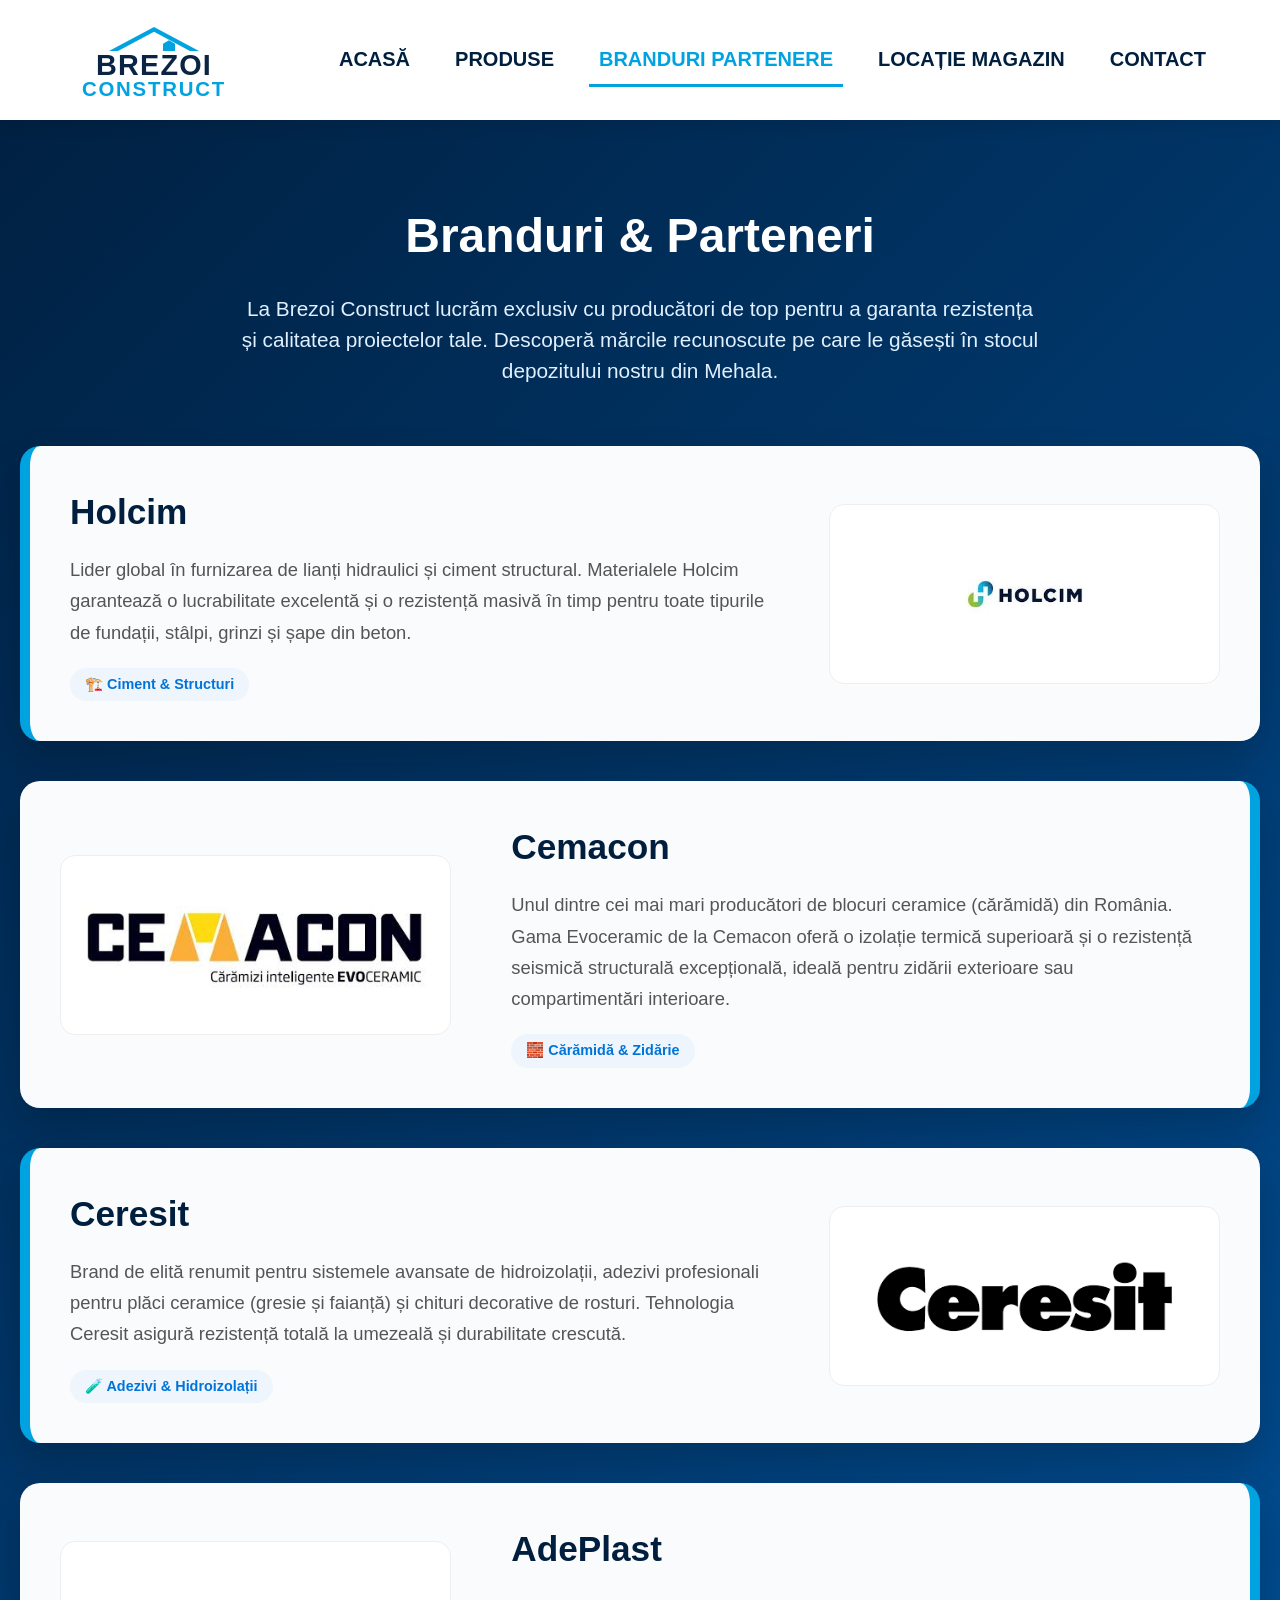
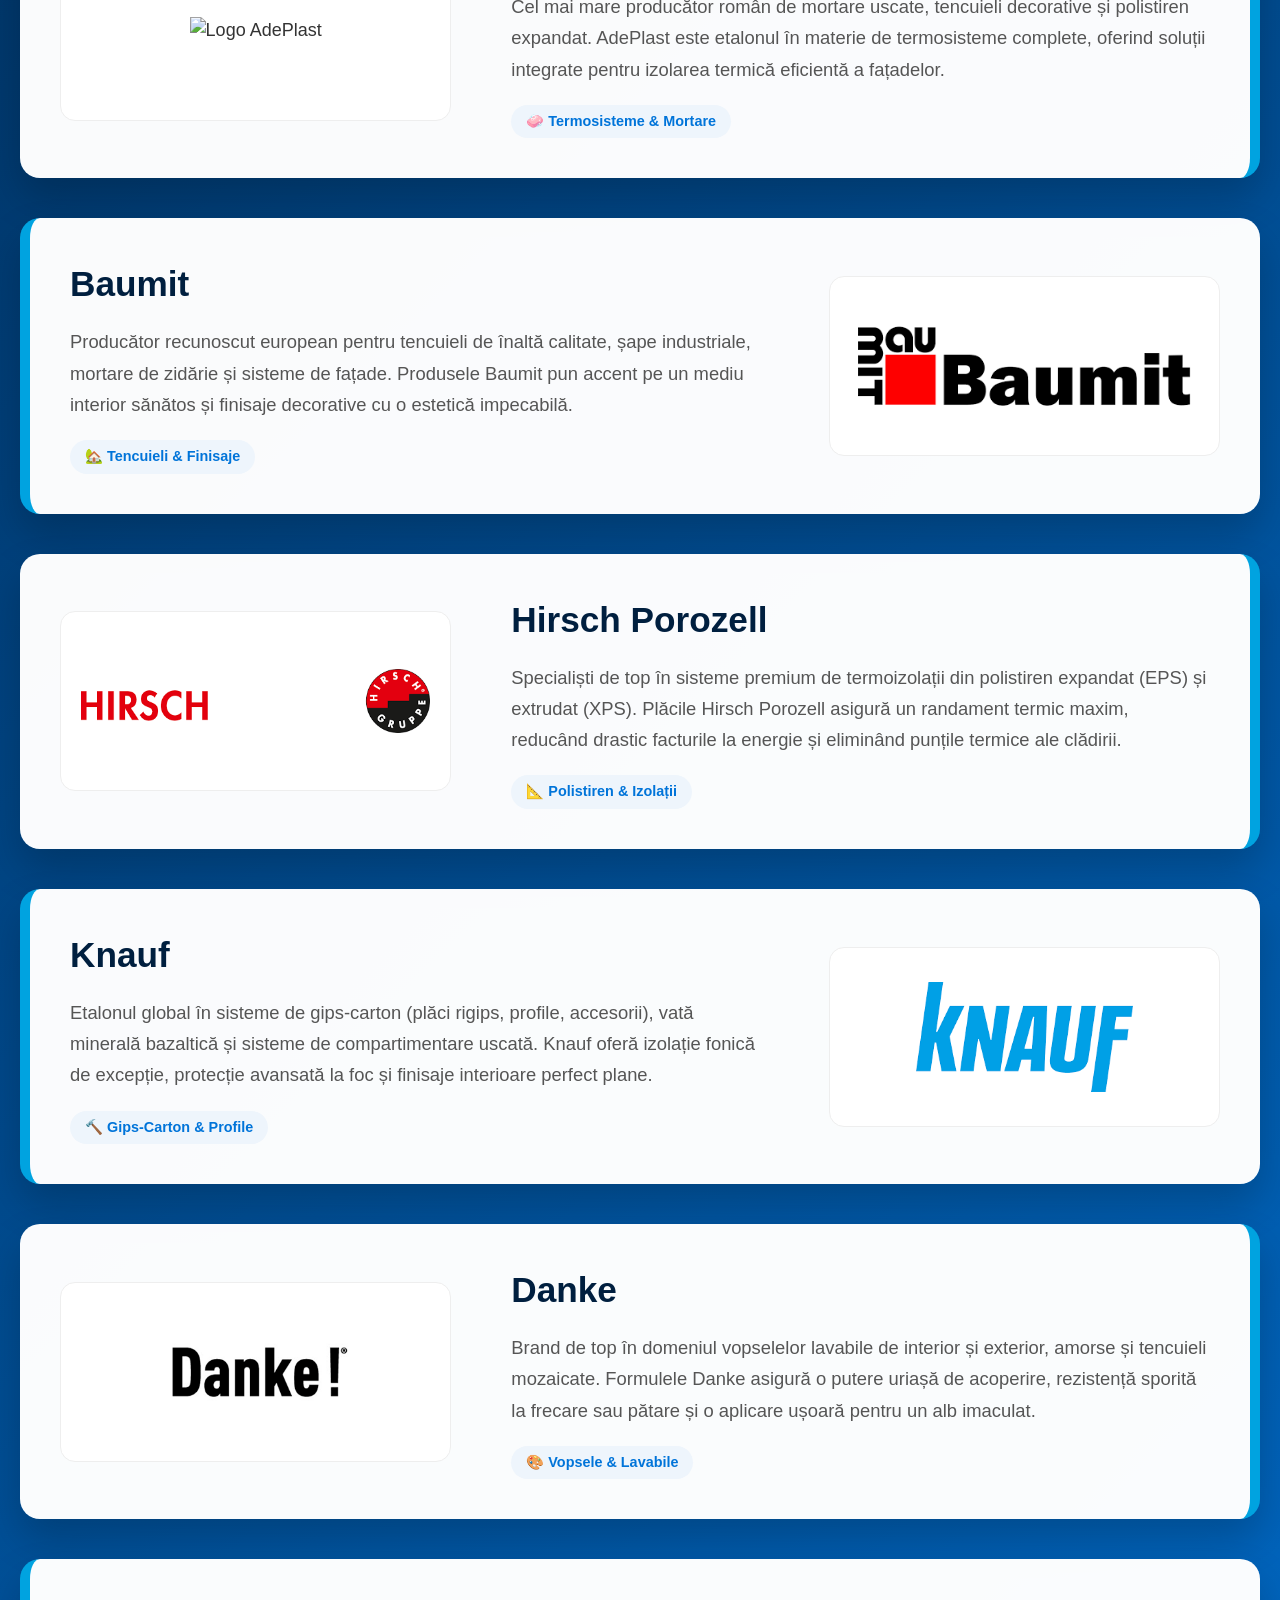
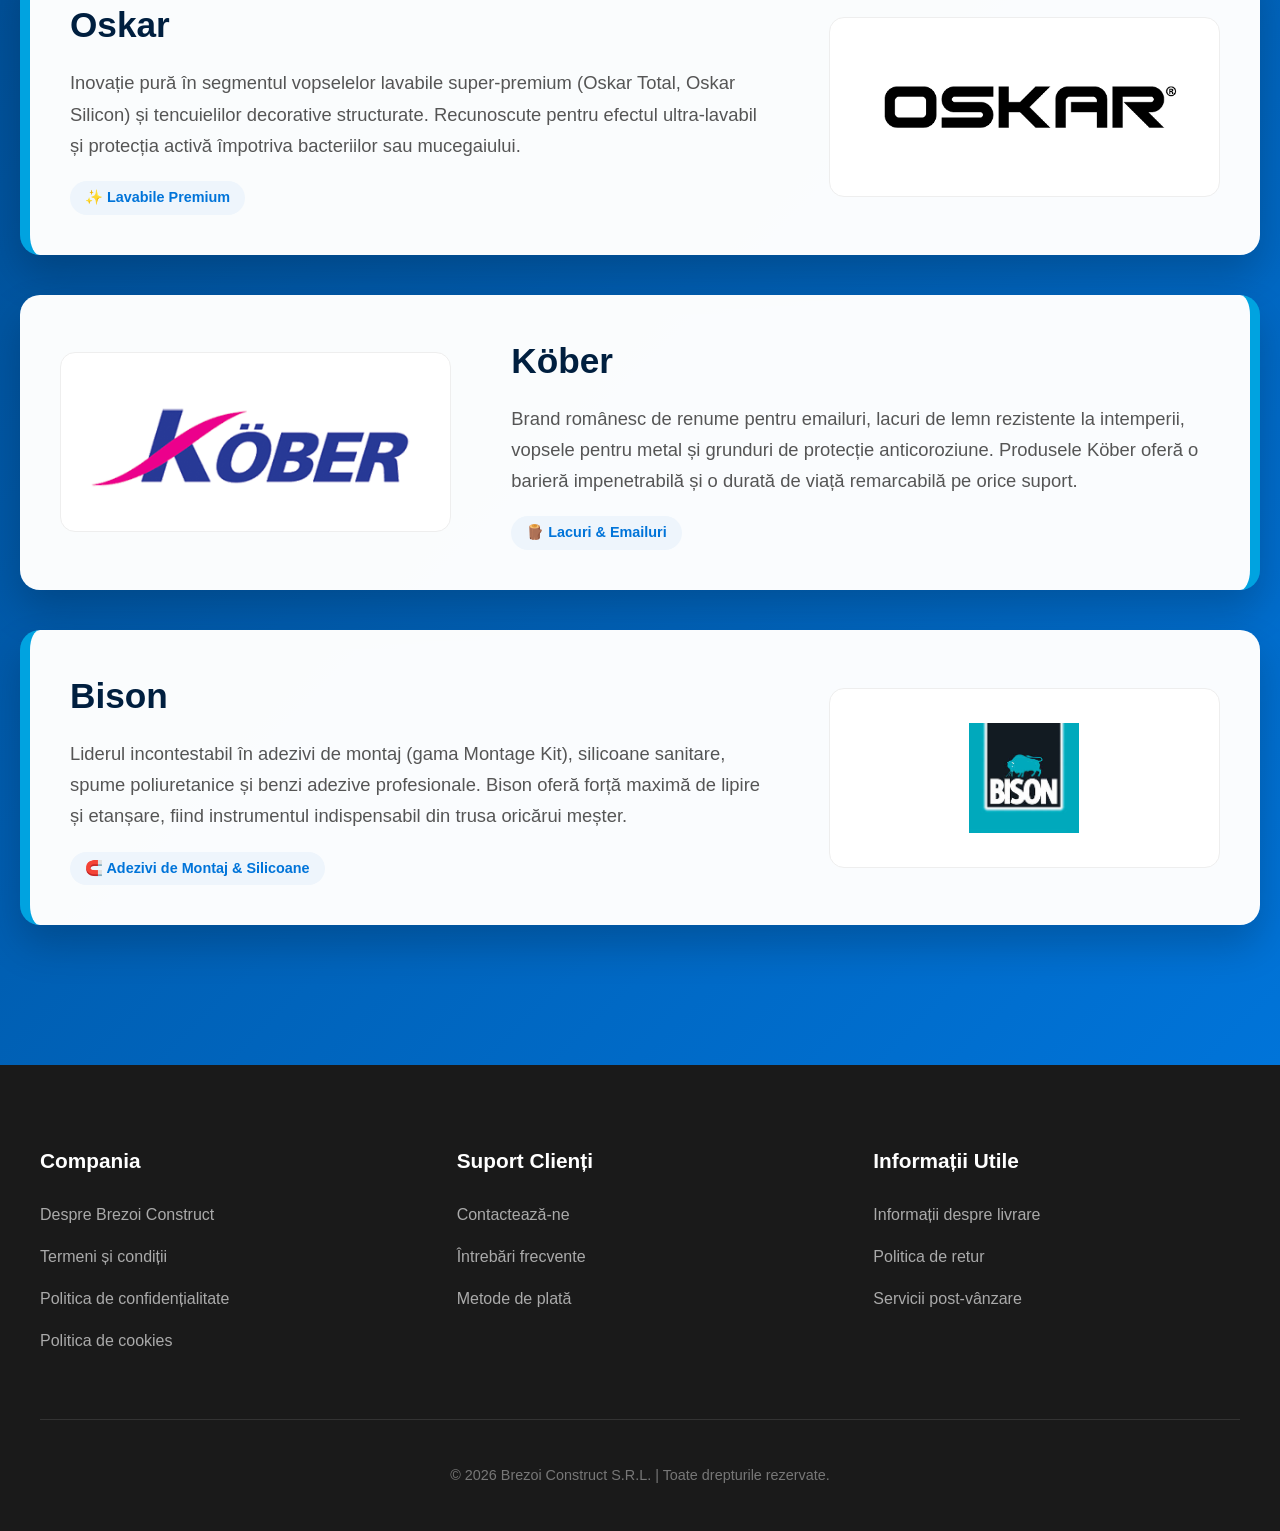
==== branduri-partenere.html @ 4472cc8f "photo update" ====
<!DOCTYPE html>
<html lang="ro">
<head>
<meta charset="UTF-8">
<meta name="viewport" content="width=device-width, initial-scale=1.0">

<title>Branduri și Parteneri | Brezoi Construct Timișoara</title>
<link rel="icon" type="image/png" href="https://i.postimg.cc/MpbxDX46/Chat-GPT-Image-28-oct-2025-15-41-54.png">
<link rel="shortcut icon" type="image/png" href="https://i.postimg.cc/MpbxDX46/Chat-GPT-Image-28-oct-2025-15-41-54.png">
<meta name="description" content="Colaborăm cu producători de top: Holcim, Cemacon, Ceresit, AdePlast, Baumit, Knauf și mulți alții. Materiale de construcții de calitate in Timișoara.">
<meta name="robots" content="index, follow">

<style>
    * { box-sizing: border-box; -webkit-tap-highlight-color: transparent; }
    body {
        margin: 0; padding: 0; width: 100%; height: auto;
        font-family: 'Segoe UI', Tahoma, Arial, sans-serif;
        line-height: 1.5; font-size: 18px; color: #333;
        background-color: #1a1a1a; overflow-x: hidden;
    }

    .header-fix {
        position: fixed; top: 0; left: 0; width: 100%; height: 120px;
        background-color: white; box-shadow: 0 4px 15px rgba(0,0,0,0.1);
        z-index: 99999; display: flex; align-items: center; justify-content: center;
    }
    .header-content {
        width: 90%; max-width: 1800px; display: flex; justify-content: space-between; align-items: center;
    }
    .logo-link { display: block; text-decoration: none; z-index: 100000; }
    .logo-svg { height: 90px; width: auto; display: block; transition: transform 0.3s; }
    .logo-link:hover .logo-svg { transform: scale(1.05); }

    .nav-links { display: flex; gap: 25px; }
    .nav-links a { 
        text-decoration: none; color: #001F3F; font-weight: 800; font-size: 20px;
        text-transform: uppercase; padding: 10px; transition: all 0.3s ease;
    }
    .nav-links a:hover { color: #00A3E0; background: #f0f8ff; border-radius: 5px; }
    .active-page { color: #00A3E0 !important; border-bottom: 3px solid #00A3E0; }

    .mobile-btn { 
        display: none; font-size: 45px; color: #001F3F; background: transparent; 
        border: none; cursor: pointer; padding: 15px; z-index: 2147483647; position: relative;
    }
    
    .mobile-menu {
        display: none; position: fixed; top: 120px; left: 0; width: 100%;
        background: white; border-top: 1px solid #eee; flex-direction: column; padding: 0;
        box-shadow: 0 10px 15px rgba(0,0,0,0.1); z-index: 99998;
    }
    .mobile-menu a {
        text-decoration: none; color: #001F3F; font-weight: bold; font-size: 24px;
        text-align: center; padding: 25px; border-bottom: 1px solid #f5f5f5; text-transform: uppercase;
        display: block; width: 100%;
    }

    .section-branduri { 
        padding: 160px 20px 100px 20px; display: flex; justify-content: center;
        background: linear-gradient(135deg, #001F3F 0%, #0074D9 100%); min-height: 90vh; 
    }
    .container { width: 100%; max-width: 1400px; text-align: center; }
    .titlu-mare { font-size: 3rem; color: #ffffff; font-weight: bold; margin-bottom: 20px; }
    .subtitlu-mare { font-size: 1.3rem; color: #e0f0ff; margin-bottom: 60px; max-width: 800px; margin-left: auto; margin-right: auto; }

    .brand-row {
        display: flex; align-items: center; justify-content: space-between; gap: 60px;
        background: rgba(255, 255, 255, 0.98); padding: 40px; border-radius: 20px;
        margin-bottom: 40px; box-shadow: 0 20px 40px rgba(0,0,0,0.2); text-align: left;
        border-left: 10px solid #00A3E0; transition: transform 0.3s ease;
    }
    .brand-row:hover { transform: translateY(-5px); }
    .brand-row:nth-child(even) { flex-direction: row-reverse; border-left: none; border-right: 10px solid #00A3E0; }

    .brand-info { flex: 3; }
    .brand-info h2 { color: #001F3F; font-size: 2.2rem; margin: 0 0 15px 0; }
    .brand-info p { color: #555; font-size: 1.15rem; line-height: 1.7; margin: 0 0 20px 0; }
    .tag-materiale {
        display: inline-block; background: #eef5fc; color: #0074D9;
        padding: 6px 15px; border-radius: 50px; font-weight: bold; font-size: 0.9rem;
    }
    .brand-logo-holder {
        flex: 1.5; display: flex; justify-content: center; align-items: center;
        background: #ffffff; padding: 20px; border-radius: 15px; border: 1px solid #eee; min-height: 180px;
    }
    .brand-logo-holder img { max-width: 100%; height: auto; max-height: 110px; object-fit: contain; }

    footer {
        background-color: #1a1a1a; color: #ddd; padding: 80px 20px 30px 20px;
        display: flex; justify-content: center; flex-direction: column; align-items: center; width: 100%;
    }
    .footer-grid { display: grid; grid-template-columns: repeat(3, 1fr); gap: 50px; width: 100%; max-width: 1200px; margin-bottom: 50px; text-align: left; }
    .footer-col details { background: transparent; padding: 0; margin: 0; border: none; }
    .footer-col summary { font-size: 1.3rem; font-weight: bold; color: white; margin-bottom: 25px; cursor: default; outline: none; list-style: none; }
    .footer-col summary::-webkit-details-marker { display: none; }
    .footer-col ul { list-style: none; padding: 0; margin: 0; }
    .footer-col li { margin-bottom: 15px; }
    .footer-col a { text-decoration: none; color: #aaa; transition: 0.3s; font-size: 1rem; cursor: pointer; }
    .footer-col a:hover { color: #00A3E0; }
    .footer-bottom { border-top: 1px solid #333; padding-top: 30px; width: 100%; max-width: 1200px; text-align: center; font-size: 0.9rem; color: #777; }

    @media (max-width: 900px) {
        .header-fix { height: 100px; } .logo-svg { height: 60px; }
        .nav-links { display: none; } .mobile-btn { display: block; } .mobile-menu { top: 100px; }
        .section-branduri { padding-top: 130px; padding-bottom: 60px;} 
        .titlu-mare { font-size: 2.2rem; } .subtitlu-mare { font-size: 1.1rem; margin-bottom: 40px; }
        .brand-row, .brand-row:nth-child(even) { flex-direction: column-reverse; gap: 25px; padding: 25px; border-left: 6px solid #00A3E0; border-right: none; }
        .brand-info h2 { font-size: 1.7rem; }
        .brand-logo-holder { width: 100%; min-height: 140px; padding: 15px; }
        .footer-grid { grid-template-columns: 1fr; gap: 15px; margin-bottom: 30px;}
        .footer-col details { border-bottom: 1px solid #333; padding-bottom: 15px; margin-bottom: 15px; }
        .footer-col summary { cursor: pointer; margin-bottom: 5px; display: flex; justify-content: space-between; }
        .footer-col summary::after { content: '+'; float: right; font-weight: normal; }
        .footer-col details[open] summary::after { content: '-'; }
        .footer-col ul { padding-top: 15px; padding-left: 10px; }
    }
</style>
</head>
<body>

    <div class="header-fix">
        <div class="header-content">
            <a href="index.html" class="logo-link">
                <svg class="logo-svg" viewBox="0 0 300 150" fill="none" xmlns="http://www.w3.org/2000/svg">
                    <path d="M75 60 L150 20 L225 60 L210 60 L150 28 L90 60 H75Z" fill="#00A3E0"/>
                    <path d="M165 48 V60 H185 V48 L175 42 L165 48Z" fill="#00A3E0"/>
                    <text x="150" y="100" text-anchor="middle" font-family="Arial, sans-serif" font-weight="900" font-size="48" fill="#0C2444" letter-spacing="2">BREZOI</text>
                    <text x="150" y="135" text-anchor="middle" font-family="Arial, sans-serif" font-weight="bold" font-size="34" fill="#00A3E0" letter-spacing="3">CONSTRUCT</text>
                </svg>
            </a>
            
            <nav class="nav-links">
                <a href="index.html">Acasă</a>
                <a href="index.html#produse">Produse</a>
                <a href="branduri-partenere.html" class="active-page">Branduri Partenere</a>
                <a href="locatie-magazin.html">Locație Magazin</a>
                <a href="index.html#contact">Contact</a>
            </nav>
            <button class="mobile-btn" onclick="toggleMobileMenu()">☰</button>
        </div>
    </div>

    <div class="mobile-menu" id="mobileMenu">
        <a href="index.html" onclick="toggleMobileMenu()">Acasă</a>
        <a href="index.html#produse" onclick="toggleMobileMenu()">Produse</a>
        <a href="branduri-partenere.html" onclick="toggleMobileMenu()">Branduri Partenere</a>
        <a href="locatie-magazin.html" onclick="toggleMobileMenu()">Locație Magazin</a>
        <a href="index.html#contact" onclick="toggleMobileMenu()">Contact</a>
    </div>

    <section class="section-branduri">
        <div class="container">
            <h1 class="titlu-mare">Branduri & Parteneri</h1>
            <p class="subtitlu-mare">La Brezoi Construct lucrăm exclusiv cu producători de top pentru a garanta rezistența și calitatea proiectelor tale. Descoperă mărcile recunoscute pe care le găsești în stocul depozitului nostru din Mehala.</p>
            
            <!-- 1. HOLCIM -->
            <div class="brand-row">
                <div class="brand-info">
                    <h2>Holcim</h2>
                    <p>Lider global în furnizarea de lianți hidraulici și ciment structural. Materialele Holcim garantează o lucrabilitate excelentă și o rezistență masivă în timp pentru toate tipurile de fundații, stâlpi, grinzi și șape din beton.</p>
                    <span class="tag-materiale">🏗️ Ciment & Structuri</span>
                </div>
                <div class="brand-logo-holder">
                    <img src="[data-uri]" alt="Logo Holcim">
                </div>
            </div>

            <!-- 2. CEMACON -->
            <div class="brand-row">
                <div class="brand-info">
                    <h2>Cemacon</h2>
                    <p>Unul dintre cei mai mari producători de blocuri ceramice (cărămidă) din România. Gama Evoceramic de la Cemacon oferă o izolație termică superioară și o rezistență seismică structurală excepțională, ideală pentru zidării exterioare sau compartimentări interioare.</p>
                    <span class="tag-materiale">🧱 Cărămidă & Zidărie</span>
                </div>
                <div class="brand-logo-holder">
                    <img src="[data-uri]" alt="Logo Cemacon">
                </div>
            </div>

            <!-- 3. CERESIT -->
            <div class="brand-row">
                <div class="brand-info">
                    <h2>Ceresit</h2>
                    <p>Brand de elită renumit pentru sistemele avansate de hidroizolații, adezivi profesionali pentru plăci ceramice (gresie și faianță) și chituri decorative de rosturi. Tehnologia Ceresit asigură rezistență totală la umezeală și durabilitate crescută.</p>
                    <span class="tag-materiale">🧪 Adezivi & Hidroizolații</span>
                </div>
                <div class="brand-logo-holder">
                    <img src="[data-uri]" alt="Logo Ceresit">
                </div>
            </div>

            <!-- 4. ADEPLAST -->
            <div class="brand-row">
                <div class="brand-info">
                    <h2>AdePlast</h2>
                    <p>Cel mai mare producător român de mortare uscate, tencuieli decorative și polistiren expandat. AdePlast este etalonul în materie de termosisteme complete, oferind soluții integrate pentru izolarea termică eficientă a fațadelor.</p>
                    <span class="tag-materiale">🧼 Termosisteme & Mortare</span>
                </div>
                <div class="brand-logo-holder">
                    <img src="https://upload.wikimedia.org/wikipedia/commons/thumb/5/56/ADEPLAST.jpg/1280px-ADEPLAST.jpg" alt="Logo AdePlast" alt="Logo AdePlast">
                </div>
            </div>

            <!-- 5. BAUMIT -->
            <div class="brand-row">
                <div class="brand-info">
                    <h2>Baumit</h2>
                    <p>Producător recunoscut european pentru tencuieli de înaltă calitate, șape industriale, mortare de zidărie și sisteme de fațade. Produsele Baumit pun accent pe un mediu interior sănătos și finisaje decorative cu o estetică impecabilă.</p>
                    <span class="tag-materiale">🏡 Tencuieli & Finisaje</span>
                </div>
                <div class="brand-logo-holder">
                    <img src="[data-uri]" alt="Logo Baumit" alt="Logo Baumit">
                </div>
            </div>

            <!-- 6. HIRSCH POROZELL -->
            <div class="brand-row">
                <div class="brand-info">
                    <h2>Hirsch Porozell</h2>
                    <p>Specialiști de top în sisteme premium de termoizolații din polistiren expandat (EPS) și extrudat (XPS). Plăcile Hirsch Porozell asigură un randament termic maxim, reducând drastic facturile la energie și eliminând punțile termice ale clădirii.</p>
                    <span class="tag-materiale">📐 Polistiren & Izolații</span>
                </div>
                <div class="brand-logo-holder">
                    <img src="[data-uri]" alt=" alt="Logo Hirsch Porozell">
                </div>
            </div>

            <!-- 7. KNAUF -->
            <div class="brand-row">
                <div class="brand-info">
                    <h2>Knauf</h2>
                    <p>Etalonul global în sisteme de gips-carton (plăci rigips, profile, accesorii), vată minerală bazaltică și sisteme de compartimentare uscată. Knauf oferă izolație fonică de excepție, protecție avansată la foc și finisaje interioare perfect plane.</p>
                    <span class="tag-materiale">🔨 Gips-Carton & Profile</span>
                </div>
                <div class="brand-logo-holder">
                    <img src="[data-uri]" alt="Logo Knauf">
                </div>
            </div>

            <!-- 8. DANKE -->
            <div class="brand-row">
                <div class="brand-info">
                    <h2>Danke</h2>
                    <p>Brand de top în domeniul vopselelor lavabile de interior și exterior, amorse și tencuieli mozaicate. Formulele Danke asigură o putere uriașă de acoperire, rezistență sporită la frecare sau pătare și o aplicare ușoară pentru un alb imaculat.</p>
                    <span class="tag-materiale">🎨 Vopsele & Lavabile</span>
                </div>
                <div class="brand-logo-holder">
                    <img src="[data-uri]" alt="Logo Danke">
                </div>
            </div>

            <!-- 9. OSKAR -->
            <div class="brand-row">
                <div class="brand-info">
                    <h2>Oskar</h2>
                    <p>Inovație pură în segmentul vopselelor lavabile super-premium (Oskar Total, Oskar Silicon) și tencuielilor decorative structurate. Recunoscute pentru efectul ultra-lavabil și protecția activă împotriva bacteriilor sau mucegaiului.</p>
                    <span class="tag-materiale">✨ Lavabile Premium</span>
                </div>
                <div class="brand-logo-holder">
                    <img src="[data-uri]" alt="Logo Oskar">
                </div>
            </div>

            <!-- 10. KOBER -->
            <div class="brand-row">
                <div class="brand-info">
                    <h2>Köber</h2>
                    <p>Brand românesc de renume pentru emailuri, lacuri de lemn rezistente la intemperii, vopsele pentru metal și grunduri de protecție anticoroziune. Produsele Köber oferă o barieră impenetrabilă și o durată de viață remarcabilă pe orice suport.</p>
                    <span class="tag-materiale">🪵 Lacuri & Emailuri</span>
                </div>
                <div class="brand-logo-holder">
                    <img src="[data-uri]" alt="Logo Kober">
                </div>
            </div>

            <!-- 11. BISON -->
            <div class="brand-row">
                <div class="brand-info">
                    <h2>Bison</h2>
                    <p>Liderul incontestabil în adezivi de montaj (gama Montage Kit), silicoane sanitare, spume poliuretanice și benzi adezive profesionale. Bison oferă forță maximă de lipire și etanșare, fiind instrumentul indispensabil din trusa oricărui meșter.</p>
                    <span class="tag-materiale">🧲 Adezivi de Montaj & Silicoane</span>
                </div>
                <div class="brand-logo-holder">
                    <img src="[data-uri]" alt="Logo Bison">
                </div>
            </div>

        </div>
    </section>

    <footer>
        <div class="footer-grid">
            <div class="footer-col">
                <details open><summary>Compania</summary><ul><li><a href="locatie-magazin.html">Despre Brezoi Construct</a></li><li><a>Termeni și condiții</a></li><li><a>Politica de confidențialitate</a></li><li><a>Politica de cookies</a></li></ul></details>
            </div>
            <div class="footer-col">
                <details open><summary>Suport Clienți</summary><ul><li><a href="index.html#contact">Contactează-ne</a></li><li><a>Întrebări frecvente</a></li><li><a>Metode de plată</a></li></ul></details>
            </div>
            <div class="footer-col">
                <details open><summary>Informații Utile</summary><ul><li><a>Informații despre livrare</a></li><li><a>Politica de retur</a></li><li><a>Servicii post-vânzare</a></li></ul></details>
            </div>
        </div>
        <div class="footer-bottom">
            <p>© 2026 Brezoi Construct S.R.L. | Toate drepturile rezervate.</p>
        </div>
    </footer>

    <script>
        function toggleMobileMenu() {
            var menu = document.getElementById("mobileMenu");
            if (menu.style.display === "flex") {
                menu.style.display = "none";
            } else {
                menu.style.display = "flex";
            }
        }
    </script>

</body>
</html>
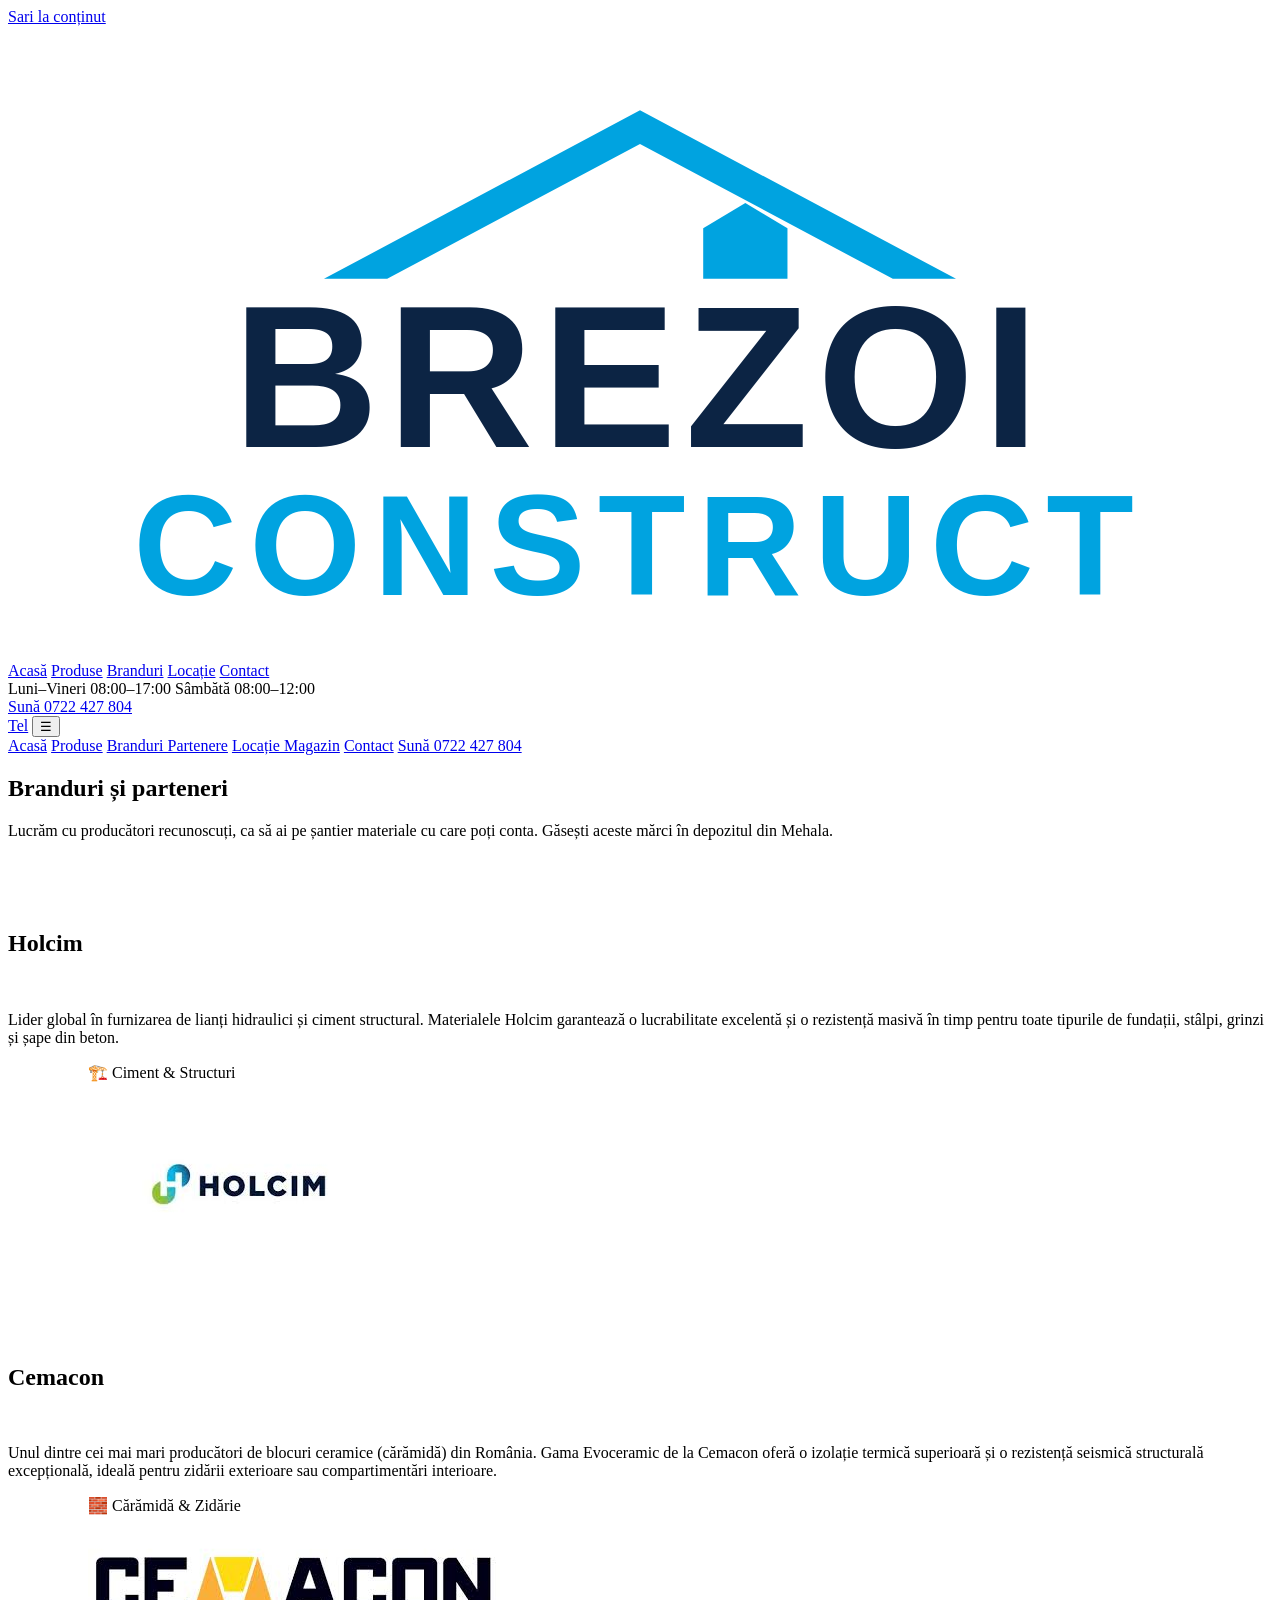
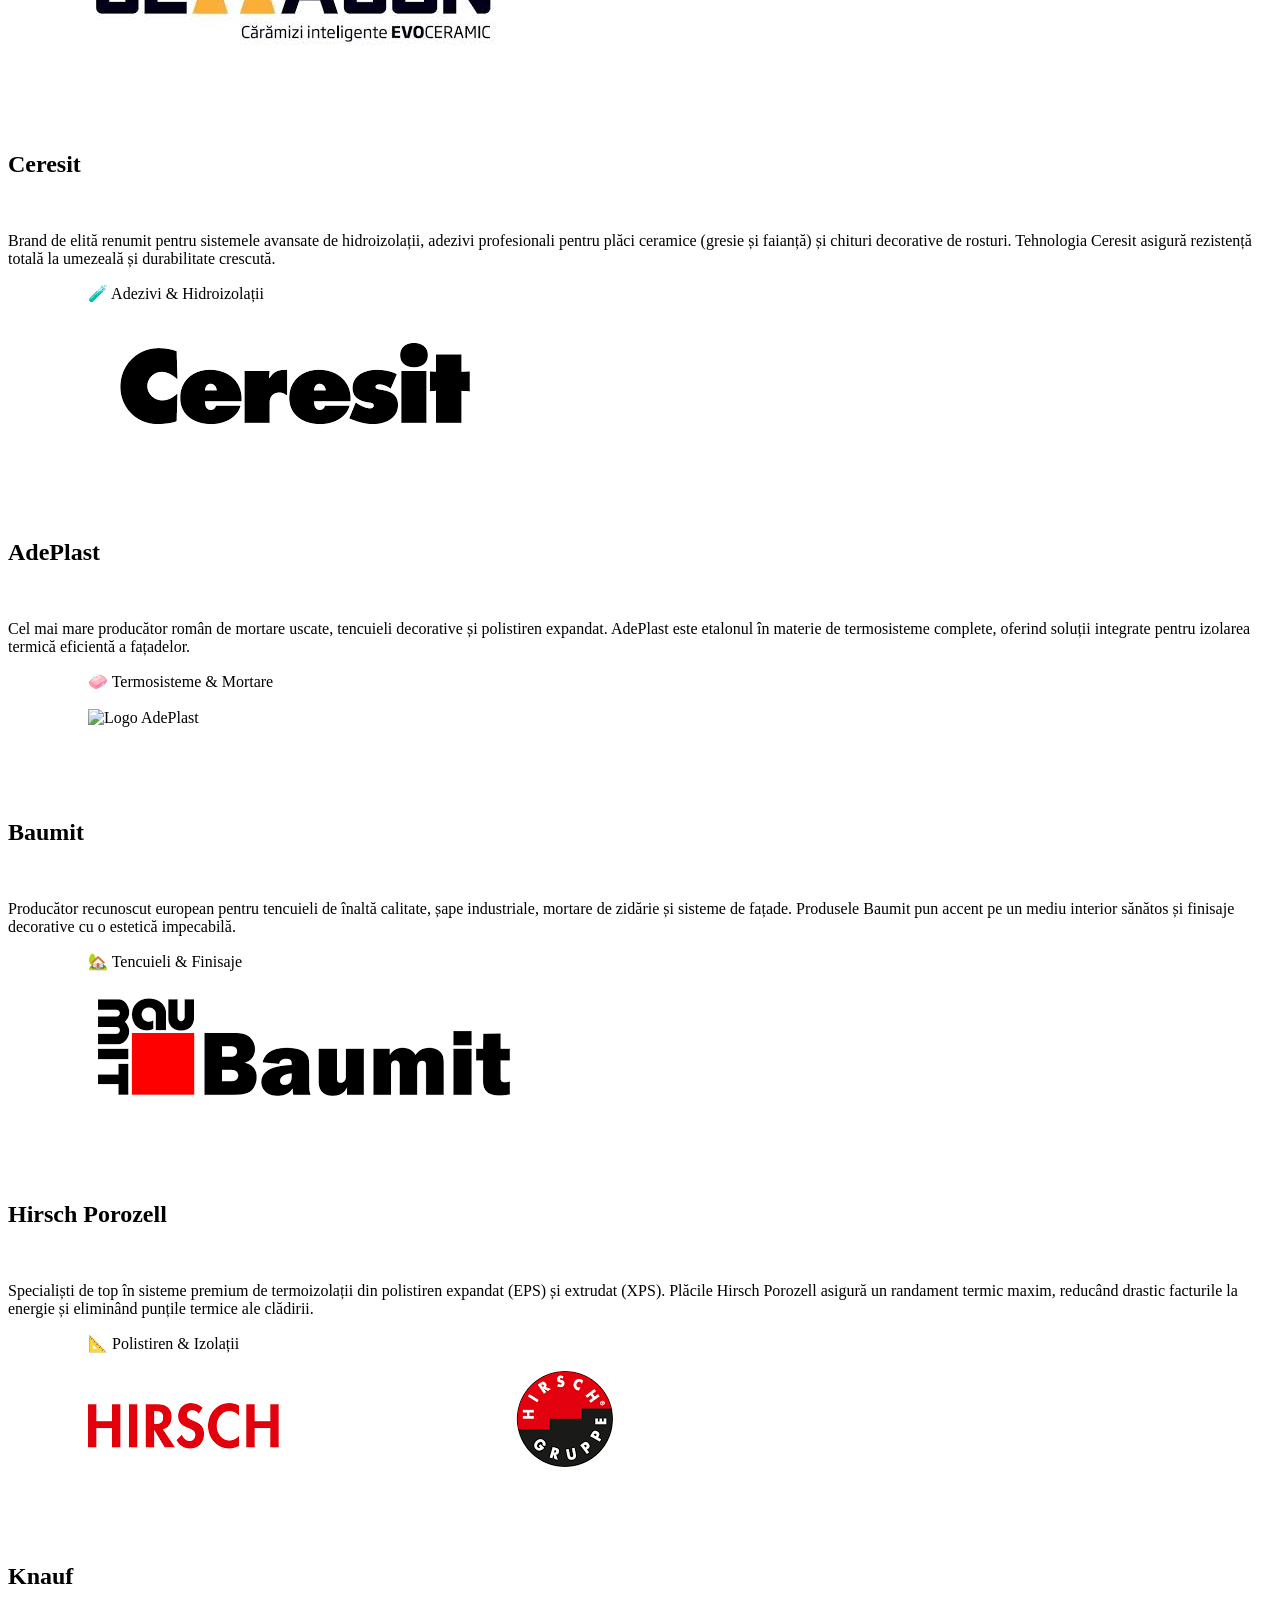
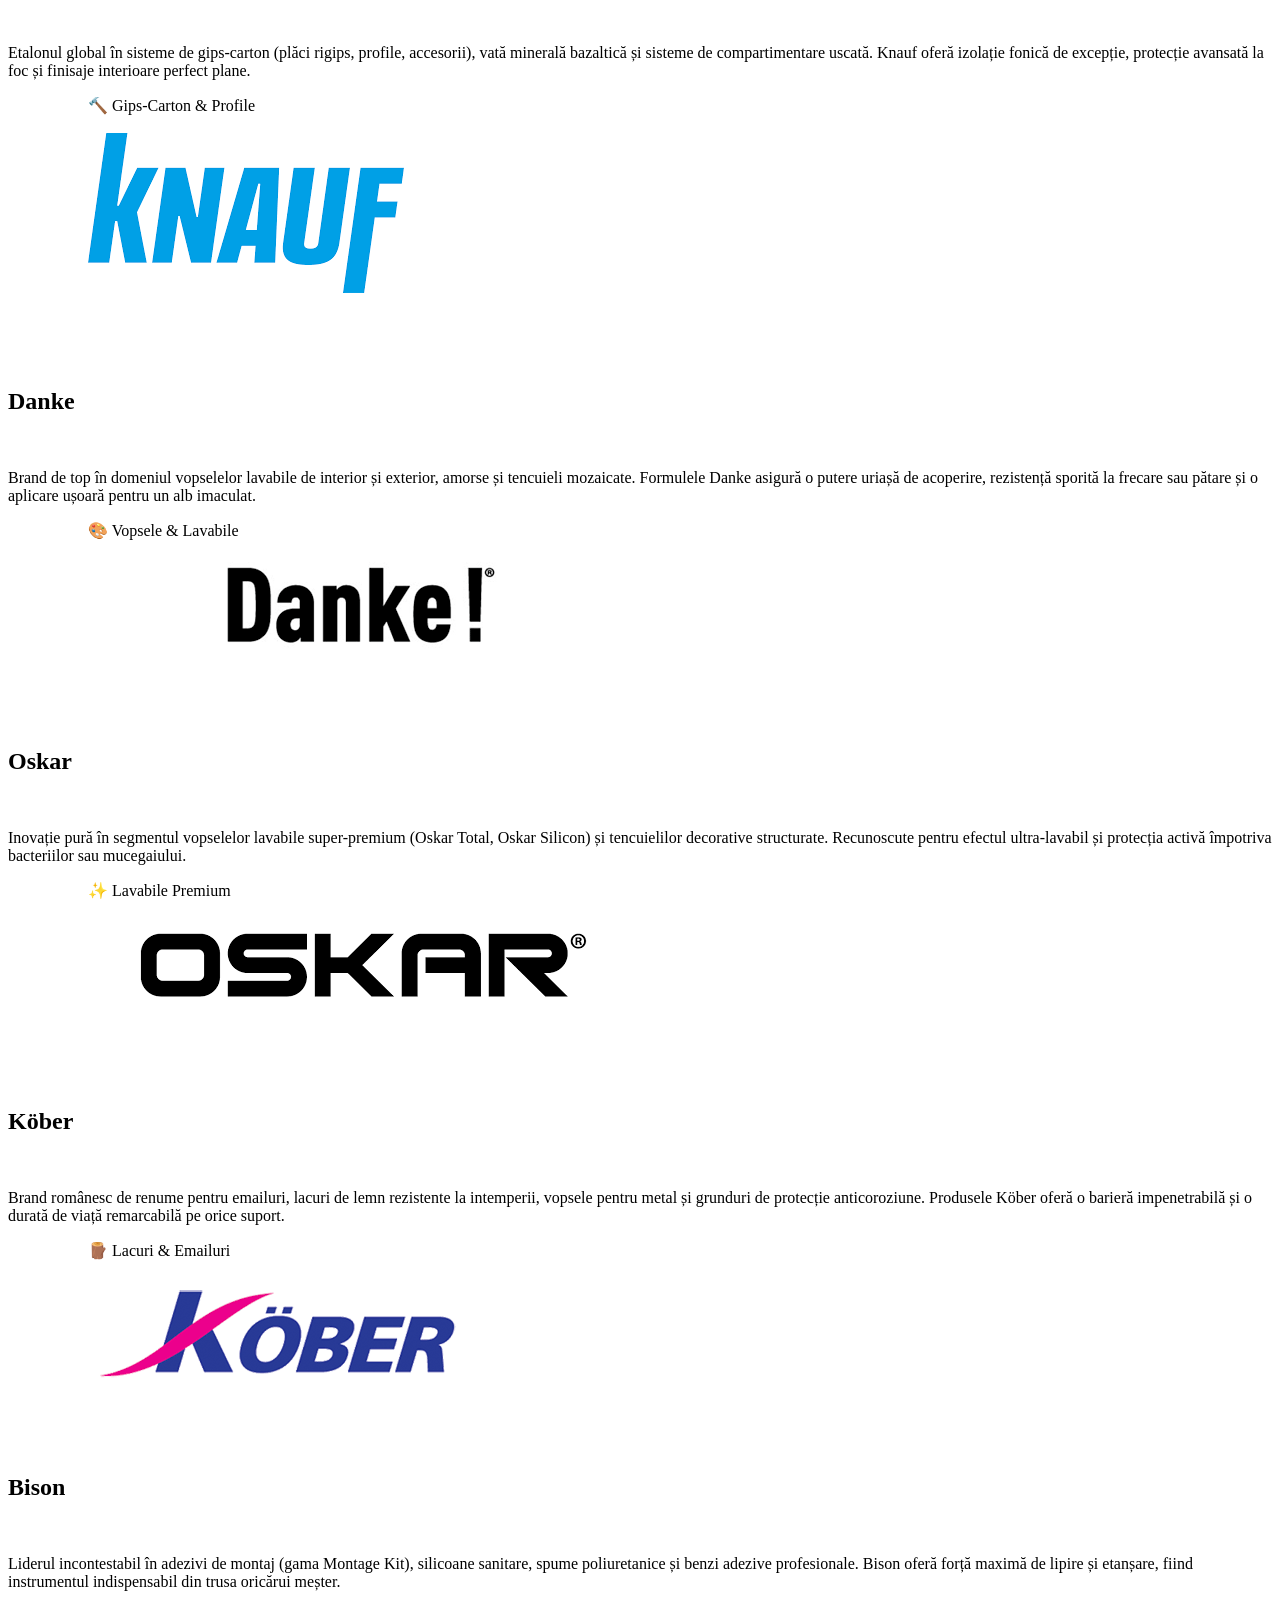
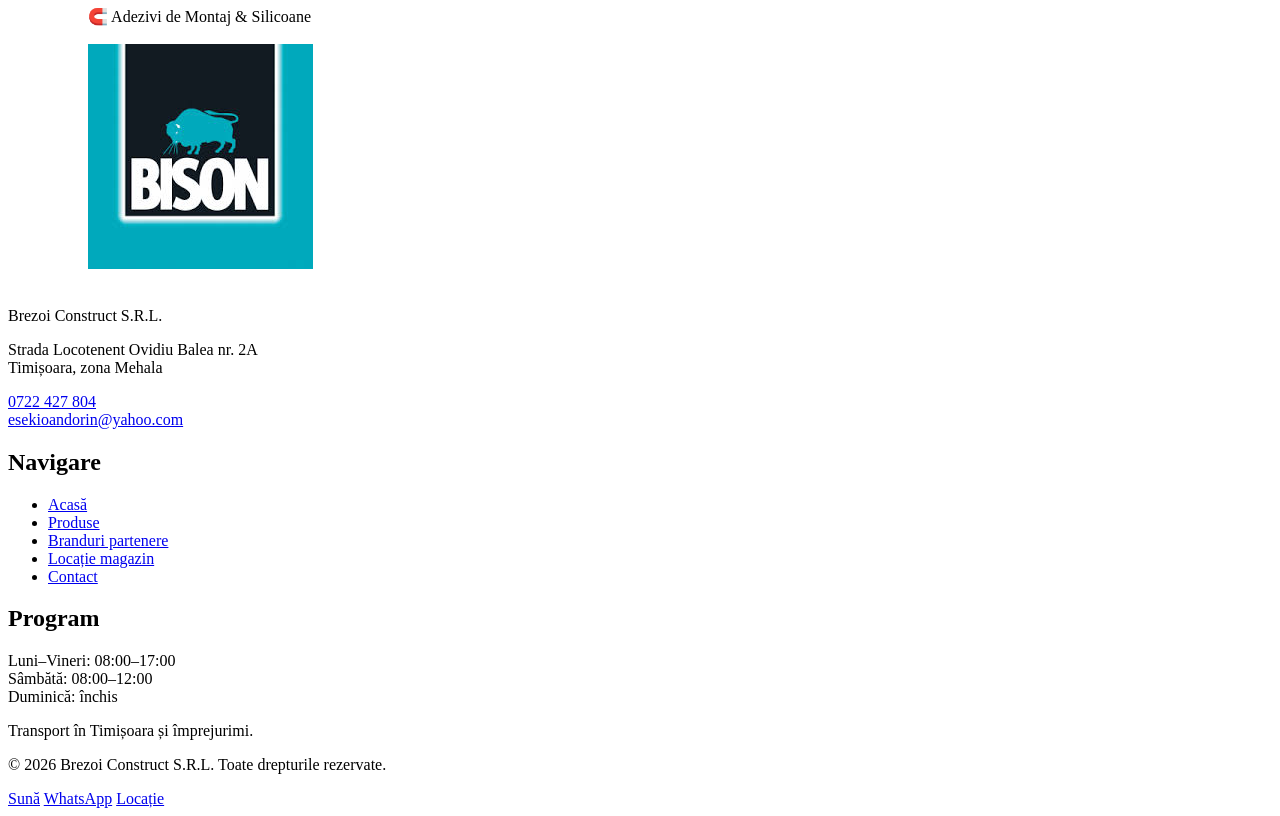
==== commit d4496a9a: "Update" ====
--- a/branduri-partenere.html
+++ b/branduri-partenere.html
@@ -6,121 +6,20 @@
 
 <title>Branduri și Parteneri | Brezoi Construct Timișoara</title>
 <link rel="icon" type="image/png" href="https://i.postimg.cc/MpbxDX46/Chat-GPT-Image-28-oct-2025-15-41-54.png">
-<link rel="shortcut icon" type="image/png" href="https://i.postimg.cc/MpbxDX46/Chat-GPT-Image-28-oct-2025-15-41-54.png">
 <meta name="description" content="Colaborăm cu producători de top: Holcim, Cemacon, Ceresit, AdePlast, Baumit, Knauf și mulți alții. Materiale de construcții de calitate in Timișoara.">
 <meta name="robots" content="index, follow">
 
-<style>
-    * { box-sizing: border-box; -webkit-tap-highlight-color: transparent; }
-    body {
-        margin: 0; padding: 0; width: 100%; height: auto;
-        font-family: 'Segoe UI', Tahoma, Arial, sans-serif;
-        line-height: 1.5; font-size: 18px; color: #333;
-        background-color: #1a1a1a; overflow-x: hidden;
-    }
-
-    .header-fix {
-        position: fixed; top: 0; left: 0; width: 100%; height: 120px;
-        background-color: white; box-shadow: 0 4px 15px rgba(0,0,0,0.1);
-        z-index: 99999; display: flex; align-items: center; justify-content: center;
-    }
-    .header-content {
-        width: 90%; max-width: 1800px; display: flex; justify-content: space-between; align-items: center;
-    }
-    .logo-link { display: block; text-decoration: none; z-index: 100000; }
-    .logo-svg { height: 90px; width: auto; display: block; transition: transform 0.3s; }
-    .logo-link:hover .logo-svg { transform: scale(1.05); }
-
-    .nav-links { display: flex; gap: 25px; }
-    .nav-links a { 
-        text-decoration: none; color: #001F3F; font-weight: 800; font-size: 20px;
-        text-transform: uppercase; padding: 10px; transition: all 0.3s ease;
-    }
-    .nav-links a:hover { color: #00A3E0; background: #f0f8ff; border-radius: 5px; }
-    .active-page { color: #00A3E0 !important; border-bottom: 3px solid #00A3E0; }
-
-    .mobile-btn { 
-        display: none; font-size: 45px; color: #001F3F; background: transparent; 
-        border: none; cursor: pointer; padding: 15px; z-index: 2147483647; position: relative;
-    }
-    
-    .mobile-menu {
-        display: none; position: fixed; top: 120px; left: 0; width: 100%;
-        background: white; border-top: 1px solid #eee; flex-direction: column; padding: 0;
-        box-shadow: 0 10px 15px rgba(0,0,0,0.1); z-index: 99998;
-    }
-    .mobile-menu a {
-        text-decoration: none; color: #001F3F; font-weight: bold; font-size: 24px;
-        text-align: center; padding: 25px; border-bottom: 1px solid #f5f5f5; text-transform: uppercase;
-        display: block; width: 100%;
-    }
-
-    .section-branduri { 
-        padding: 160px 20px 100px 20px; display: flex; justify-content: center;
-        background: linear-gradient(135deg, #001F3F 0%, #0074D9 100%); min-height: 90vh; 
-    }
-    .container { width: 100%; max-width: 1400px; text-align: center; }
-    .titlu-mare { font-size: 3rem; color: #ffffff; font-weight: bold; margin-bottom: 20px; }
-    .subtitlu-mare { font-size: 1.3rem; color: #e0f0ff; margin-bottom: 60px; max-width: 800px; margin-left: auto; margin-right: auto; }
-
-    .brand-row {
-        display: flex; align-items: center; justify-content: space-between; gap: 60px;
-        background: rgba(255, 255, 255, 0.98); padding: 40px; border-radius: 20px;
-        margin-bottom: 40px; box-shadow: 0 20px 40px rgba(0,0,0,0.2); text-align: left;
-        border-left: 10px solid #00A3E0; transition: transform 0.3s ease;
-    }
-    .brand-row:hover { transform: translateY(-5px); }
-    .brand-row:nth-child(even) { flex-direction: row-reverse; border-left: none; border-right: 10px solid #00A3E0; }
-
-    .brand-info { flex: 3; }
-    .brand-info h2 { color: #001F3F; font-size: 2.2rem; margin: 0 0 15px 0; }
-    .brand-info p { color: #555; font-size: 1.15rem; line-height: 1.7; margin: 0 0 20px 0; }
-    .tag-materiale {
-        display: inline-block; background: #eef5fc; color: #0074D9;
-        padding: 6px 15px; border-radius: 50px; font-weight: bold; font-size: 0.9rem;
-    }
-    .brand-logo-holder {
-        flex: 1.5; display: flex; justify-content: center; align-items: center;
-        background: #ffffff; padding: 20px; border-radius: 15px; border: 1px solid #eee; min-height: 180px;
-    }
-    .brand-logo-holder img { max-width: 100%; height: auto; max-height: 110px; object-fit: contain; }
-
-    footer {
-        background-color: #1a1a1a; color: #ddd; padding: 80px 20px 30px 20px;
-        display: flex; justify-content: center; flex-direction: column; align-items: center; width: 100%;
-    }
-    .footer-grid { display: grid; grid-template-columns: repeat(3, 1fr); gap: 50px; width: 100%; max-width: 1200px; margin-bottom: 50px; text-align: left; }
-    .footer-col details { background: transparent; padding: 0; margin: 0; border: none; }
-    .footer-col summary { font-size: 1.3rem; font-weight: bold; color: white; margin-bottom: 25px; cursor: default; outline: none; list-style: none; }
-    .footer-col summary::-webkit-details-marker { display: none; }
-    .footer-col ul { list-style: none; padding: 0; margin: 0; }
-    .footer-col li { margin-bottom: 15px; }
-    .footer-col a { text-decoration: none; color: #aaa; transition: 0.3s; font-size: 1rem; cursor: pointer; }
-    .footer-col a:hover { color: #00A3E0; }
-    .footer-bottom { border-top: 1px solid #333; padding-top: 30px; width: 100%; max-width: 1200px; text-align: center; font-size: 0.9rem; color: #777; }
-
-    @media (max-width: 900px) {
-        .header-fix { height: 100px; } .logo-svg { height: 60px; }
-        .nav-links { display: none; } .mobile-btn { display: block; } .mobile-menu { top: 100px; }
-        .section-branduri { padding-top: 130px; padding-bottom: 60px;} 
-        .titlu-mare { font-size: 2.2rem; } .subtitlu-mare { font-size: 1.1rem; margin-bottom: 40px; }
-        .brand-row, .brand-row:nth-child(even) { flex-direction: column-reverse; gap: 25px; padding: 25px; border-left: 6px solid #00A3E0; border-right: none; }
-        .brand-info h2 { font-size: 1.7rem; }
-        .brand-logo-holder { width: 100%; min-height: 140px; padding: 15px; }
-        .footer-grid { grid-template-columns: 1fr; gap: 15px; margin-bottom: 30px;}
-        .footer-col details { border-bottom: 1px solid #333; padding-bottom: 15px; margin-bottom: 15px; }
-        .footer-col summary { cursor: pointer; margin-bottom: 5px; display: flex; justify-content: space-between; }
-        .footer-col summary::after { content: '+'; float: right; font-weight: normal; }
-        .footer-col details[open] summary::after { content: '-'; }
-        .footer-col ul { padding-top: 15px; padding-left: 10px; }
-    }
-</style>
+<link rel="preconnect" href="https://fonts.googleapis.com">
+<link rel="preconnect" href="https://fonts.gstatic.com" crossorigin>
+<link href="https://fonts.googleapis.com/css2?family=Inter:wght@400;500;600;700;800&display=swap" rel="stylesheet">
+<link rel="stylesheet" href="styles.css">
 </head>
 <body>
-
-    <div class="header-fix">
-        <div class="header-content">
-            <a href="index.html" class="logo-link">
+    <a class="skip-link" href="#continut">Sari la conținut</a>
+
+    <header class="site-header">
+        <div class="header-inner">
+            <a href="/" class="logo-link" aria-label="Brezoi Construct — Acasă">
                 <svg class="logo-svg" viewBox="0 0 300 150" fill="none" xmlns="http://www.w3.org/2000/svg">
                     <path d="M75 60 L150 20 L225 60 L210 60 L150 28 L90 60 H75Z" fill="#00A3E0"/>
                     <path d="M165 48 V60 H185 V48 L175 42 L165 48Z" fill="#00A3E0"/>
@@ -128,193 +27,218 @@
                     <text x="150" y="135" text-anchor="middle" font-family="Arial, sans-serif" font-weight="bold" font-size="34" fill="#00A3E0" letter-spacing="3">CONSTRUCT</text>
                 </svg>
             </a>
-            
-            <nav class="nav-links">
-                <a href="index.html">Acasă</a>
-                <a href="index.html#produse">Produse</a>
-                <a href="branduri-partenere.html" class="active-page">Branduri Partenere</a>
-                <a href="locatie-magazin.html">Locație Magazin</a>
-                <a href="index.html#contact">Contact</a>
+
+            <nav class="nav-links" aria-label="Navigare principală">
+                <a href="/">Acasă</a>
+                <a href="/#produse">Produse</a>
+                <a href="/Branduri-Partenere" class="active-page">Branduri</a>
+                <a href="/locatie-magazin">Locație</a>
+                <a href="/#contact">Contact</a>
             </nav>
-            <button class="mobile-btn" onclick="toggleMobileMenu()">☰</button>
+
+            <div class="header-cta">
+                <div class="header-meta">
+                    <span>Luni–Vineri 08:00–17:00</span>
+                    <span>Sâmbătă 08:00–12:00</span>
+                </div>
+                <a class="btn btn-call" href="tel:+40722427804">Sună 0722 427 804</a>
+            </div>
+
+            <div class="header-actions-mobile">
+                <a class="icon-btn" href="tel:+40722427804" aria-label="Sună acum">Tel</a>
+                <button class="mobile-btn" type="button" aria-expanded="false" aria-controls="mobileMenu" aria-label="Deschide meniul" onclick="toggleMobileMenu()">☰</button>
+            </div>
         </div>
+    </header>
+
+    <div class="mobile-menu" id="mobileMenu">
+        <a href="/">Acasă</a>
+        <a href="/#produse">Produse</a>
+        <a href="/Branduri-Partenere">Branduri Partenere</a>
+        <a href="/locatie-magazin">Locație Magazin</a>
+        <a href="/#contact">Contact</a>
+        <a class="btn" href="tel:+40722427804">Sună 0722 427 804</a>
     </div>
 
-    <div class="mobile-menu" id="mobileMenu">
-        <a href="index.html" onclick="toggleMobileMenu()">Acasă</a>
-        <a href="index.html#produse" onclick="toggleMobileMenu()">Produse</a>
-        <a href="branduri-partenere.html" onclick="toggleMobileMenu()">Branduri Partenere</a>
-        <a href="locatie-magazin.html" onclick="toggleMobileMenu()">Locație Magazin</a>
-        <a href="index.html#contact" onclick="toggleMobileMenu()">Contact</a>
-    </div>
-
-    <section class="section-branduri">
+    <main class="page" id="continut">
+        <section class="section-branduri">
+            <div class="container">
+                <h1 class="titlu-mare">Branduri și parteneri</h1>
+                <p class="subtitlu-mare">Lucrăm cu producători recunoscuți, ca să ai pe șantier materiale cu care poți conta. Găsești aceste mărci în depozitul din Mehala.</p>
+
+
+<!-- 1. HOLCIM -->
+            <div class="brand-row">
+                <div class="brand-info">
+                    <h2>Holcim</h2>
+                    <p>Lider global în furnizarea de lianți hidraulici și ciment structural. Materialele Holcim garantează o lucrabilitate excelentă și o rezistență masivă în timp pentru toate tipurile de fundații, stâlpi, grinzi și șape din beton.</p>
+                    <span class="tag-materiale">🏗️ Ciment & Structuri</span>
+                </div>
+                <div class="brand-logo-holder">
+                    <img src="[data-uri]" alt="Logo Holcim">
+                </div>
+            </div>
+
+            <!-- 2. CEMACON -->
+            <div class="brand-row">
+                <div class="brand-info">
+                    <h2>Cemacon</h2>
+                    <p>Unul dintre cei mai mari producători de blocuri ceramice (cărămidă) din România. Gama Evoceramic de la Cemacon oferă o izolație termică superioară și o rezistență seismică structurală excepțională, ideală pentru zidării exterioare sau compartimentări interioare.</p>
+                    <span class="tag-materiale">🧱 Cărămidă & Zidărie</span>
+                </div>
+                <div class="brand-logo-holder">
+                    <img src="[data-uri]" alt="Logo Cemacon">
+                </div>
+            </div>
+
+            <!-- 3. CERESIT -->
+            <div class="brand-row">
+                <div class="brand-info">
+                    <h2>Ceresit</h2>
+                    <p>Brand de elită renumit pentru sistemele avansate de hidroizolații, adezivi profesionali pentru plăci ceramice (gresie și faianță) și chituri decorative de rosturi. Tehnologia Ceresit asigură rezistență totală la umezeală și durabilitate crescută.</p>
+                    <span class="tag-materiale">🧪 Adezivi & Hidroizolații</span>
+                </div>
+                <div class="brand-logo-holder">
+                    <img src="[data-uri]" alt="Logo Ceresit">
+                </div>
+            </div>
+
+            <!-- 4. ADEPLAST -->
+            <div class="brand-row">
+                <div class="brand-info">
+                    <h2>AdePlast</h2>
+                    <p>Cel mai mare producător român de mortare uscate, tencuieli decorative și polistiren expandat. AdePlast este etalonul în materie de termosisteme complete, oferind soluții integrate pentru izolarea termică eficientă a fațadelor.</p>
+                    <span class="tag-materiale">🧼 Termosisteme & Mortare</span>
+                </div>
+                <div class="brand-logo-holder">
+                    <img src="https://upload.wikimedia.org/wikipedia/commons/thumb/5/56/ADEPLAST.jpg/1280px-ADEPLAST.jpg" alt="Logo AdePlast">
+                </div>
+            </div>
+
+            <!-- 5. BAUMIT -->
+            <div class="brand-row">
+                <div class="brand-info">
+                    <h2>Baumit</h2>
+                    <p>Producător recunoscut european pentru tencuieli de înaltă calitate, șape industriale, mortare de zidărie și sisteme de fațade. Produsele Baumit pun accent pe un mediu interior sănătos și finisaje decorative cu o estetică impecabilă.</p>
+                    <span class="tag-materiale">🏡 Tencuieli & Finisaje</span>
+                </div>
+                <div class="brand-logo-holder">
+                    <img src="[data-uri]" alt="Logo Baumit">
+                </div>
+            </div>
+
+            <!-- 6. HIRSCH POROZELL -->
+            <div class="brand-row">
+                <div class="brand-info">
+                    <h2>Hirsch Porozell</h2>
+                    <p>Specialiști de top în sisteme premium de termoizolații din polistiren expandat (EPS) și extrudat (XPS). Plăcile Hirsch Porozell asigură un randament termic maxim, reducând drastic facturile la energie și eliminând punțile termice ale clădirii.</p>
+                    <span class="tag-materiale">📐 Polistiren & Izolații</span>
+                </div>
+                <div class="brand-logo-holder">
+                    <img src="[data-uri]" alt="Logo Hirsch Porozell">
+                </div>
+            </div>
+
+            <!-- 7. KNAUF -->
+            <div class="brand-row">
+                <div class="brand-info">
+                    <h2>Knauf</h2>
+                    <p>Etalonul global în sisteme de gips-carton (plăci rigips, profile, accesorii), vată minerală bazaltică și sisteme de compartimentare uscată. Knauf oferă izolație fonică de excepție, protecție avansată la foc și finisaje interioare perfect plane.</p>
+                    <span class="tag-materiale">🔨 Gips-Carton & Profile</span>
+                </div>
+                <div class="brand-logo-holder">
+                    <img src="[data-uri]" alt="Logo Knauf">
+                </div>
+            </div>
+
+            <!-- 8. DANKE -->
+            <div class="brand-row">
+                <div class="brand-info">
+                    <h2>Danke</h2>
+                    <p>Brand de top în domeniul vopselelor lavabile de interior și exterior, amorse și tencuieli mozaicate. Formulele Danke asigură o putere uriașă de acoperire, rezistență sporită la frecare sau pătare și o aplicare ușoară pentru un alb imaculat.</p>
+                    <span class="tag-materiale">🎨 Vopsele & Lavabile</span>
+                </div>
+                <div class="brand-logo-holder">
+                    <img src="[data-uri]" alt="Logo Danke">
+                </div>
+            </div>
+
+            <!-- 9. OSKAR -->
+            <div class="brand-row">
+                <div class="brand-info">
+                    <h2>Oskar</h2>
+                    <p>Inovație pură în segmentul vopselelor lavabile super-premium (Oskar Total, Oskar Silicon) și tencuielilor decorative structurate. Recunoscute pentru efectul ultra-lavabil și protecția activă împotriva bacteriilor sau mucegaiului.</p>
+                    <span class="tag-materiale">✨ Lavabile Premium</span>
+                </div>
+                <div class="brand-logo-holder">
+                    <img src="[data-uri]" alt="Logo Oskar">
+                </div>
+            </div>
+
+            <!-- 10. KOBER -->
+            <div class="brand-row">
+                <div class="brand-info">
+                    <h2>Köber</h2>
+                    <p>Brand românesc de renume pentru emailuri, lacuri de lemn rezistente la intemperii, vopsele pentru metal și grunduri de protecție anticoroziune. Produsele Köber oferă o barieră impenetrabilă și o durată de viață remarcabilă pe orice suport.</p>
+                    <span class="tag-materiale">🪵 Lacuri & Emailuri</span>
+                </div>
+                <div class="brand-logo-holder">
+                    <img src="[data-uri]" alt="Logo Kober">
+                </div>
+            </div>
+
+            <!-- 11. BIsON -->
+            <div class="brand-row">
+                <div class="brand-info">
+                    <h2>Bison</h2>
+                    <p>Liderul incontestabil în adezivi de montaj (gama Montage Kit), silicoane sanitare, spume poliuretanice și benzi adezive profesionale. Bison oferă forță maximă de lipire și etanșare, fiind instrumentul indispensabil din trusa oricărui meșter.</p>
+                    <span class="tag-materiale">🧲 Adezivi de Montaj & Silicoane</span>
+                </div>
+                <div class="brand-logo-holder">
+                    <img src="[data-uri]" alt="Logo Bison">
+                </div>
+            </div>
+            </div>
+        </section>
+    </main>
+
+    <footer class="site-footer">
         <div class="container">
-            <h1 class="titlu-mare">Branduri & Parteneri</h1>
-            <p class="subtitlu-mare">La Brezoi Construct lucrăm exclusiv cu producători de top pentru a garanta rezistența și calitatea proiectelor tale. Descoperă mărcile recunoscute pe care le găsești în stocul depozitului nostru din Mehala.</p>
-            
-            <!-- 1. HOLCIM -->
-            <div class="brand-row">
-                <div class="brand-info">
-                    <h2>Holcim</h2>
-                    <p>Lider global în furnizarea de lianți hidraulici și ciment structural. Materialele Holcim garantează o lucrabilitate excelentă și o rezistență masivă în timp pentru toate tipurile de fundații, stâlpi, grinzi și șape din beton.</p>
-                    <span class="tag-materiale">🏗️ Ciment & Structuri</span>
-                </div>
-                <div class="brand-logo-holder">
-                    <img src="[data-uri]" alt="Logo Holcim">
-                </div>
-            </div>
-
-            <!-- 2. CEMACON -->
-            <div class="brand-row">
-                <div class="brand-info">
-                    <h2>Cemacon</h2>
-                    <p>Unul dintre cei mai mari producători de blocuri ceramice (cărămidă) din România. Gama Evoceramic de la Cemacon oferă o izolație termică superioară și o rezistență seismică structurală excepțională, ideală pentru zidării exterioare sau compartimentări interioare.</p>
-                    <span class="tag-materiale">🧱 Cărămidă & Zidărie</span>
-                </div>
-                <div class="brand-logo-holder">
-                    <img src="[data-uri]" alt="Logo Cemacon">
-                </div>
-            </div>
-
-            <!-- 3. CERESIT -->
-            <div class="brand-row">
-                <div class="brand-info">
-                    <h2>Ceresit</h2>
-                    <p>Brand de elită renumit pentru sistemele avansate de hidroizolații, adezivi profesionali pentru plăci ceramice (gresie și faianță) și chituri decorative de rosturi. Tehnologia Ceresit asigură rezistență totală la umezeală și durabilitate crescută.</p>
-                    <span class="tag-materiale">🧪 Adezivi & Hidroizolații</span>
-                </div>
-                <div class="brand-logo-holder">
-                    <img src="[data-uri]" alt="Logo Ceresit">
-                </div>
-            </div>
-
-            <!-- 4. ADEPLAST -->
-            <div class="brand-row">
-                <div class="brand-info">
-                    <h2>AdePlast</h2>
-                    <p>Cel mai mare producător român de mortare uscate, tencuieli decorative și polistiren expandat. AdePlast este etalonul în materie de termosisteme complete, oferind soluții integrate pentru izolarea termică eficientă a fațadelor.</p>
-                    <span class="tag-materiale">🧼 Termosisteme & Mortare</span>
-                </div>
-                <div class="brand-logo-holder">
-                    <img src="https://upload.wikimedia.org/wikipedia/commons/thumb/5/56/ADEPLAST.jpg/1280px-ADEPLAST.jpg" alt="Logo AdePlast" alt="Logo AdePlast">
-                </div>
-            </div>
-
-            <!-- 5. BAUMIT -->
-            <div class="brand-row">
-                <div class="brand-info">
-                    <h2>Baumit</h2>
-                    <p>Producător recunoscut european pentru tencuieli de înaltă calitate, șape industriale, mortare de zidărie și sisteme de fațade. Produsele Baumit pun accent pe un mediu interior sănătos și finisaje decorative cu o estetică impecabilă.</p>
-                    <span class="tag-materiale">🏡 Tencuieli & Finisaje</span>
-                </div>
-                <div class="brand-logo-holder">
-                    <img src="[data-uri]" alt="Logo Baumit" alt="Logo Baumit">
-                </div>
-            </div>
-
-            <!-- 6. HIRSCH POROZELL -->
-            <div class="brand-row">
-                <div class="brand-info">
-                    <h2>Hirsch Porozell</h2>
-                    <p>Specialiști de top în sisteme premium de termoizolații din polistiren expandat (EPS) și extrudat (XPS). Plăcile Hirsch Porozell asigură un randament termic maxim, reducând drastic facturile la energie și eliminând punțile termice ale clădirii.</p>
-                    <span class="tag-materiale">📐 Polistiren & Izolații</span>
-                </div>
-                <div class="brand-logo-holder">
-                    <img src="[data-uri]" alt=" alt="Logo Hirsch Porozell">
-                </div>
-            </div>
-
-            <!-- 7. KNAUF -->
-            <div class="brand-row">
-                <div class="brand-info">
-                    <h2>Knauf</h2>
-                    <p>Etalonul global în sisteme de gips-carton (plăci rigips, profile, accesorii), vată minerală bazaltică și sisteme de compartimentare uscată. Knauf oferă izolație fonică de excepție, protecție avansată la foc și finisaje interioare perfect plane.</p>
-                    <span class="tag-materiale">🔨 Gips-Carton & Profile</span>
-                </div>
-                <div class="brand-logo-holder">
-                    <img src="[data-uri]" alt="Logo Knauf">
-                </div>
-            </div>
-
-            <!-- 8. DANKE -->
-            <div class="brand-row">
-                <div class="brand-info">
-                    <h2>Danke</h2>
-                    <p>Brand de top în domeniul vopselelor lavabile de interior și exterior, amorse și tencuieli mozaicate. Formulele Danke asigură o putere uriașă de acoperire, rezistență sporită la frecare sau pătare și o aplicare ușoară pentru un alb imaculat.</p>
-                    <span class="tag-materiale">🎨 Vopsele & Lavabile</span>
-                </div>
-                <div class="brand-logo-holder">
-                    <img src="[data-uri]" alt="Logo Danke">
-                </div>
-            </div>
-
-            <!-- 9. OSKAR -->
-            <div class="brand-row">
-                <div class="brand-info">
-                    <h2>Oskar</h2>
-                    <p>Inovație pură în segmentul vopselelor lavabile super-premium (Oskar Total, Oskar Silicon) și tencuielilor decorative structurate. Recunoscute pentru efectul ultra-lavabil și protecția activă împotriva bacteriilor sau mucegaiului.</p>
-                    <span class="tag-materiale">✨ Lavabile Premium</span>
-                </div>
-                <div class="brand-logo-holder">
-                    <img src="[data-uri]" alt="Logo Oskar">
-                </div>
-            </div>
-
-            <!-- 10. KOBER -->
-            <div class="brand-row">
-                <div class="brand-info">
-                    <h2>Köber</h2>
-                    <p>Brand românesc de renume pentru emailuri, lacuri de lemn rezistente la intemperii, vopsele pentru metal și grunduri de protecție anticoroziune. Produsele Köber oferă o barieră impenetrabilă și o durată de viață remarcabilă pe orice suport.</p>
-                    <span class="tag-materiale">🪵 Lacuri & Emailuri</span>
-                </div>
-                <div class="brand-logo-holder">
-                    <img src="[data-uri]" alt="Logo Kober">
-                </div>
-            </div>
-
-            <!-- 11. BISON -->
-            <div class="brand-row">
-                <div class="brand-info">
-                    <h2>Bison</h2>
-                    <p>Liderul incontestabil în adezivi de montaj (gama Montage Kit), silicoane sanitare, spume poliuretanice și benzi adezive profesionale. Bison oferă forță maximă de lipire și etanșare, fiind instrumentul indispensabil din trusa oricărui meșter.</p>
-                    <span class="tag-materiale">🧲 Adezivi de Montaj & Silicoane</span>
-                </div>
-                <div class="brand-logo-holder">
-                    <img src="[data-uri]" alt="Logo Bison">
-                </div>
-            </div>
-
-        </div>
-    </section>
-
-    <footer>
-        <div class="footer-grid">
-            <div class="footer-col">
-                <details open><summary>Compania</summary><ul><li><a href="locatie-magazin.html">Despre Brezoi Construct</a></li><li><a>Termeni și condiții</a></li><li><a>Politica de confidențialitate</a></li><li><a>Politica de cookies</a></li></ul></details>
-            </div>
-            <div class="footer-col">
-                <details open><summary>Suport Clienți</summary><ul><li><a href="index.html#contact">Contactează-ne</a></li><li><a>Întrebări frecvente</a></li><li><a>Metode de plată</a></li></ul></details>
-            </div>
-            <div class="footer-col">
-                <details open><summary>Informații Utile</summary><ul><li><a>Informații despre livrare</a></li><li><a>Politica de retur</a></li><li><a>Servicii post-vânzare</a></li></ul></details>
-            </div>
-        </div>
-        <div class="footer-bottom">
-            <p>© 2026 Brezoi Construct S.R.L. | Toate drepturile rezervate.</p>
+            <div class="footer-grid">
+                <div class="footer-col">
+                    <p class="footer-brand">Brezoi Construct S.R.L.</p>
+                    <p>Strada Locotenent Ovidiu Balea nr. 2A<br>Timișoara, zona Mehala</p>
+                    <p><a href="tel:+40722427804">0722 427 804</a><br>
+                    <a href="mailto:esekioandorin@yahoo.com">esekioandorin@yahoo.com</a></p>
+                </div>
+                <div class="footer-col">
+                    <h2>Navigare</h2>
+                    <ul>
+                        <li><a href="/">Acasă</a></li>
+                        <li><a href="/#produse">Produse</a></li>
+                        <li><a href="/Branduri-Partenere">Branduri partenere</a></li>
+                        <li><a href="/locatie-magazin">Locație magazin</a></li>
+                        <li><a href="/#contact">Contact</a></li>
+                    </ul>
+                </div>
+                <div class="footer-col">
+                    <h2>Program</h2>
+                    <p>Luni–Vineri: 08:00–17:00<br>Sâmbătă: 08:00–12:00<br>Duminică: închis</p>
+                    <p>Transport în Timișoara și împrejurimi.</p>
+                </div>
+            </div>
+            <div class="footer-bottom">
+                <p>© 2026 Brezoi Construct S.R.L. Toate drepturile rezervate.</p>
+            </div>
         </div>
     </footer>
 
-    <script>
-        function toggleMobileMenu() {
-            var menu = document.getElementById("mobileMenu");
-            if (menu.style.display === "flex") {
-                menu.style.display = "none";
-            } else {
-                menu.style.display = "flex";
-            }
-        }
-    </script>
-
+    <nav class="mobile-bar" aria-label="Acțiuni rapide">
+        <a class="primary" href="tel:+40722427804">Sună</a>
+        <a href="https://wa.me/40722427804">WhatsApp</a>
+        <a href="/locatie-magazin">Locație</a>
+    </nav>
+
+    <script src="site.js"></script>
 </body>
 </html>
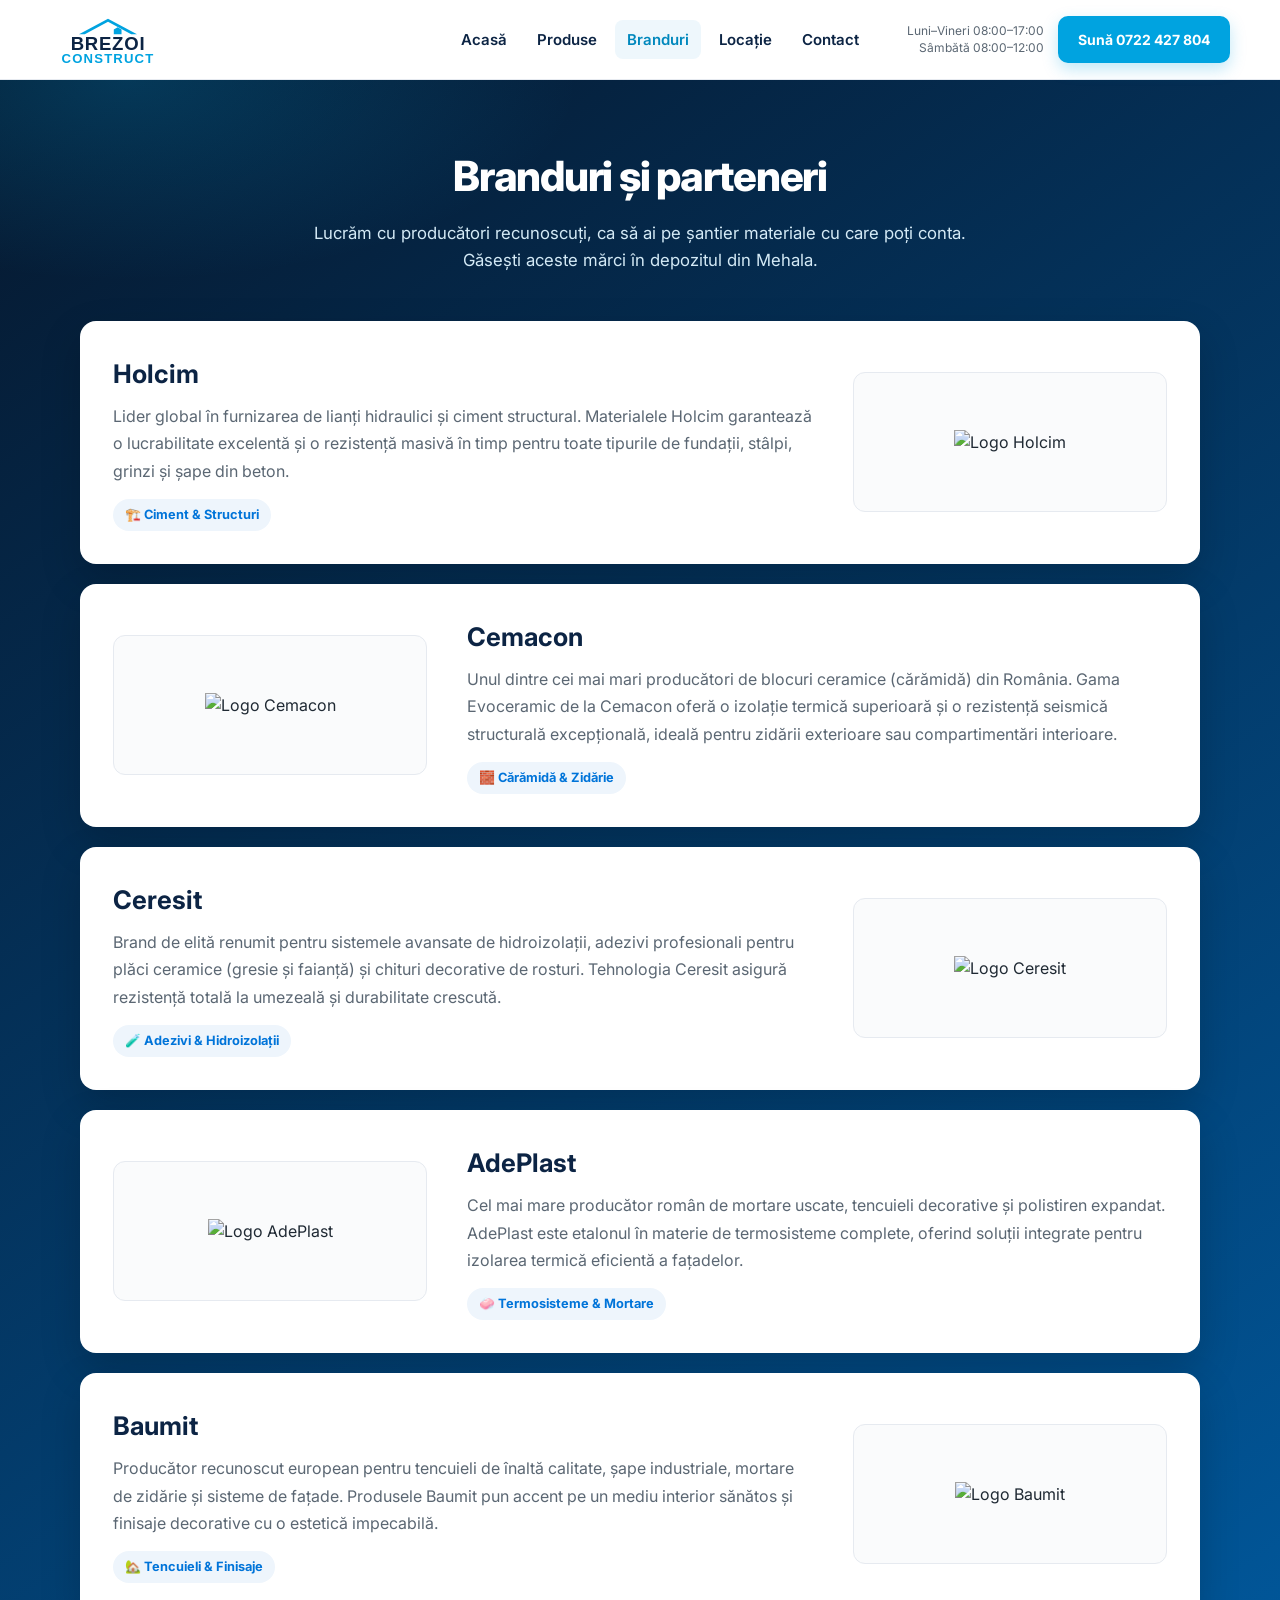
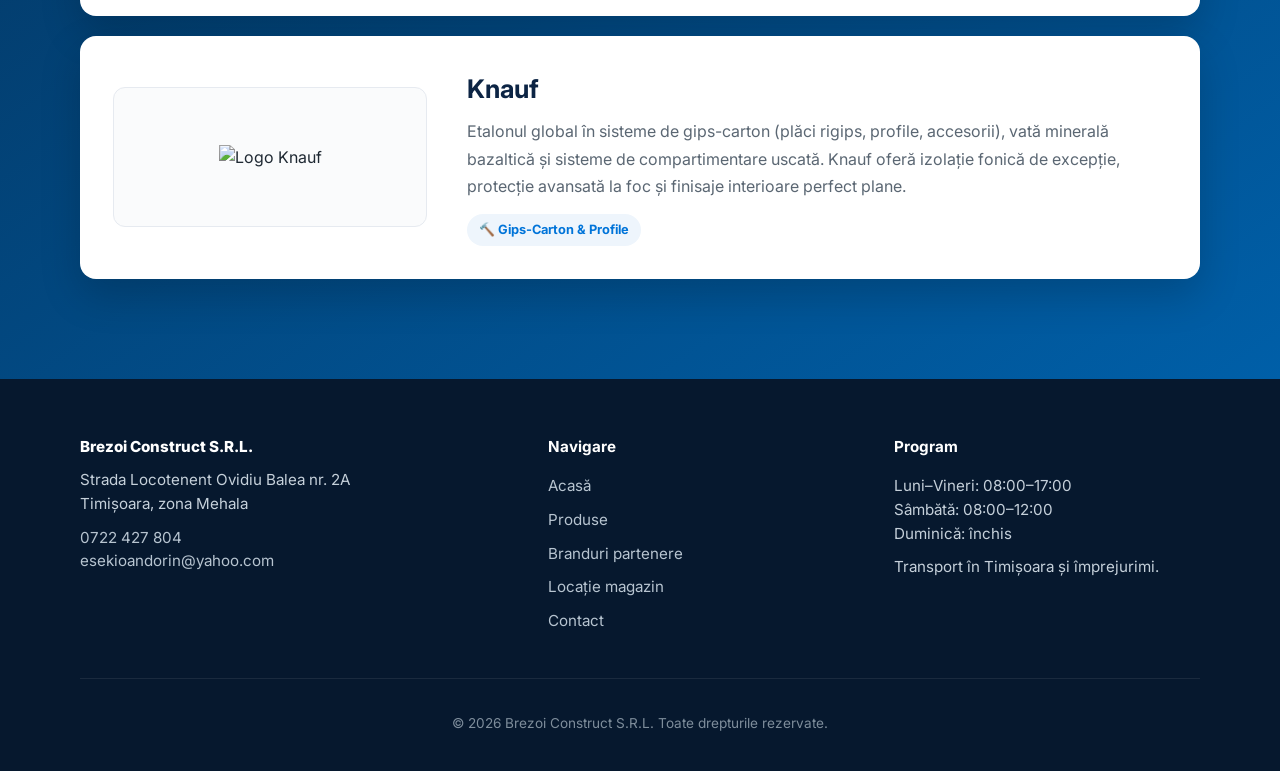
==== commit 566874a0: "Update" ====
--- a/branduri-partenere.html
+++ b/branduri-partenere.html
@@ -19,7 +19,7 @@
 
     <header class="site-header">
         <div class="header-inner">
-            <a href="/" class="logo-link" aria-label="Brezoi Construct — Acasă">
+            <a href="index.html" class="logo-link" aria-label="Brezoi Construct — Acasă">
                 <svg class="logo-svg" viewBox="0 0 300 150" fill="none" xmlns="http://www.w3.org/2000/svg">
                     <path d="M75 60 L150 20 L225 60 L210 60 L150 28 L90 60 H75Z" fill="#00A3E0"/>
                     <path d="M165 48 V60 H185 V48 L175 42 L165 48Z" fill="#00A3E0"/>
@@ -29,11 +29,11 @@
             </a>
 
             <nav class="nav-links" aria-label="Navigare principală">
-                <a href="/">Acasă</a>
-                <a href="/#produse">Produse</a>
-                <a href="/Branduri-Partenere" class="active-page">Branduri</a>
-                <a href="/locatie-magazin">Locație</a>
-                <a href="/#contact">Contact</a>
+                <a href="index.html">Acasă</a>
+                <a href="index.html#produse">Produse</a>
+                <a href="branduri-partenere.html" class="active-page">Branduri</a>
+                <a href="locatie-magazin.html">Locație</a>
+                <a href="index.html#contact">Contact</a>
             </nav>
 
             <div class="header-cta">
@@ -52,11 +52,11 @@
     </header>
 
     <div class="mobile-menu" id="mobileMenu">
-        <a href="/">Acasă</a>
-        <a href="/#produse">Produse</a>
-        <a href="/Branduri-Partenere">Branduri Partenere</a>
-        <a href="/locatie-magazin">Locație Magazin</a>
-        <a href="/#contact">Contact</a>
+        <a href="index.html">Acasă</a>
+        <a href="index.html#produse">Produse</a>
+        <a href="branduri-partenere.html">Branduri Partenere</a>
+        <a href="locatie-magazin.html">Locație Magazin</a>
+        <a href="index.html#contact">Contact</a>
         <a class="btn" href="tel:+40722427804">Sună 0722 427 804</a>
     </div>
 
@@ -66,138 +66,78 @@
                 <h1 class="titlu-mare">Branduri și parteneri</h1>
                 <p class="subtitlu-mare">Lucrăm cu producători recunoscuți, ca să ai pe șantier materiale cu care poți conta. Găsești aceste mărci în depozitul din Mehala.</p>
 
+                <!-- 1. HOLCIM -->
+                <div class="brand-row">
+                    <div class="brand-info">
+                        <h2>Holcim</h2>
+                        <p>Lider global în furnizarea de lianți hidraulici și ciment structural. Materialele Holcim garantează o lucrabilitate excelentă și o rezistență masivă în timp pentru toate tipurile de fundații, stâlpi, grinzi și șape din beton.</p>
+                        <span class="tag-materiale">🏗️ Ciment & Structuri</span>
+                    </div>
+                    <div class="brand-logo-holder">
+                        <img src="https://upload.wikimedia.org/wikipedia/commons/e/ec/Holcim_Logo_2021.svg" alt="Logo Holcim">
+                    </div>
+                </div>
 
-<!-- 1. HOLCIM -->
-            <div class="brand-row">
-                <div class="brand-info">
-                    <h2>Holcim</h2>
-                    <p>Lider global în furnizarea de lianți hidraulici și ciment structural. Materialele Holcim garantează o lucrabilitate excelentă și o rezistență masivă în timp pentru toate tipurile de fundații, stâlpi, grinzi și șape din beton.</p>
-                    <span class="tag-materiale">🏗️ Ciment & Structuri</span>
-                </div>
-                <div class="brand-logo-holder">
-                    <img src="[data-uri]" alt="Logo Holcim">
-                </div>
-            </div>
+                <!-- 2. CEMACON -->
+                <div class="brand-row">
+                    <div class="brand-info">
+                        <h2>Cemacon</h2>
+                        <p>Unul dintre cei mai mari producători de blocuri ceramice (cărămidă) din România. Gama Evoceramic de la Cemacon oferă o izolație termică superioară și o rezistență seismică structurală excepțională, ideală pentru zidării exterioare sau compartimentări interioare.</p>
+                        <span class="tag-materiale">🧱 Cărămidă & Zidărie</span>
+                    </div>
+                    <div class="brand-logo-holder">
+                        <img src="https://upload.wikimedia.org/wikipedia/commons/3/36/Cemacon_logo.png" alt="Logo Cemacon">
+                    </div>
+                </div>
 
-            <!-- 2. CEMACON -->
-            <div class="brand-row">
-                <div class="brand-info">
-                    <h2>Cemacon</h2>
-                    <p>Unul dintre cei mai mari producători de blocuri ceramice (cărămidă) din România. Gama Evoceramic de la Cemacon oferă o izolație termică superioară și o rezistență seismică structurală excepțională, ideală pentru zidării exterioare sau compartimentări interioare.</p>
-                    <span class="tag-materiale">🧱 Cărămidă & Zidărie</span>
-                </div>
-                <div class="brand-logo-holder">
-                    <img src="[data-uri]" alt="Logo Cemacon">
-                </div>
-            </div>
+                <!-- 3. CERESIT -->
+                <div class="brand-row">
+                    <div class="brand-info">
+                        <h2>Ceresit</h2>
+                        <p>Brand de elită renumit pentru sistemele avansate de hidroizolații, adezivi profesionali pentru plăci ceramice (gresie și faianță) și chituri decorative de rosturi. Tehnologia Ceresit asigură rezistență totală la umezeală și durabilitate crescută.</p>
+                        <span class="tag-materiale">🧪 Adezivi & Hidroizolații</span>
+                    </div>
+                    <div class="brand-logo-holder">
+                        <img src="https://upload.wikimedia.org/wikipedia/commons/8/86/Ceresit_logo.svg" alt="Logo Ceresit">
+                    </div>
+                </div>
 
-            <!-- 3. CERESIT -->
-            <div class="brand-row">
-                <div class="brand-info">
-                    <h2>Ceresit</h2>
-                    <p>Brand de elită renumit pentru sistemele avansate de hidroizolații, adezivi profesionali pentru plăci ceramice (gresie și faianță) și chituri decorative de rosturi. Tehnologia Ceresit asigură rezistență totală la umezeală și durabilitate crescută.</p>
-                    <span class="tag-materiale">🧪 Adezivi & Hidroizolații</span>
-                </div>
-                <div class="brand-logo-holder">
-                    <img src="[data-uri]" alt="Logo Ceresit">
-                </div>
-            </div>
+                <!-- 4. ADEPLAST -->
+                <div class="brand-row">
+                    <div class="brand-info">
+                        <h2>AdePlast</h2>
+                        <p>Cel mai mare producător român de mortare uscate, tencuieli decorative și polistiren expandat. AdePlast este etalonul în materie de termosisteme complete, oferind soluții integrate pentru izolarea termică eficientă a fațadelor.</p>
+                        <span class="tag-materiale">🧼 Termosisteme & Mortare</span>
+                    </div>
+                    <div class="brand-logo-holder">
+                        <img src="https://upload.wikimedia.org/wikipedia/commons/thumb/5/56/ADEPLAST.jpg/1280px-ADEPLAST.jpg" alt="Logo AdePlast">
+                    </div>
+                </div>
 
-            <!-- 4. ADEPLAST -->
-            <div class="brand-row">
-                <div class="brand-info">
-                    <h2>AdePlast</h2>
-                    <p>Cel mai mare producător român de mortare uscate, tencuieli decorative și polistiren expandat. AdePlast este etalonul în materie de termosisteme complete, oferind soluții integrate pentru izolarea termică eficientă a fațadelor.</p>
-                    <span class="tag-materiale">🧼 Termosisteme & Mortare</span>
-                </div>
-                <div class="brand-logo-holder">
-                    <img src="https://upload.wikimedia.org/wikipedia/commons/thumb/5/56/ADEPLAST.jpg/1280px-ADEPLAST.jpg" alt="Logo AdePlast">
-                </div>
-            </div>
+                <!-- 5. BAUMIT -->
+                <div class="brand-row">
+                    <div class="brand-info">
+                        <h2>Baumit</h2>
+                        <p>Producător recunoscut european pentru tencuieli de înaltă calitate, șape industriale, mortare de zidărie și sisteme de fațade. Produsele Baumit pun accent pe un mediu interior sănătos și finisaje decorative cu o estetică impecabilă.</p>
+                        <span class="tag-materiale">🏡 Tencuieli & Finisaje</span>
+                    </div>
+                    <div class="brand-logo-holder">
+                        <img src="https://upload.wikimedia.org/wikipedia/commons/6/62/Baumit_logo.svg" alt="Logo Baumit">
+                    </div>
+                </div>
 
-            <!-- 5. BAUMIT -->
-            <div class="brand-row">
-                <div class="brand-info">
-                    <h2>Baumit</h2>
-                    <p>Producător recunoscut european pentru tencuieli de înaltă calitate, șape industriale, mortare de zidărie și sisteme de fațade. Produsele Baumit pun accent pe un mediu interior sănătos și finisaje decorative cu o estetică impecabilă.</p>
-                    <span class="tag-materiale">🏡 Tencuieli & Finisaje</span>
-                </div>
-                <div class="brand-logo-holder">
-                    <img src="[data-uri]" alt="Logo Baumit">
-                </div>
-            </div>
+                <!-- 6. KNAUF -->
+                <div class="brand-row">
+                    <div class="brand-info">
+                        <h2>Knauf</h2>
+                        <p>Etalonul global în sisteme de gips-carton (plăci rigips, profile, accesorii), vată minerală bazaltică și sisteme de compartimentare uscată. Knauf oferă izolație fonică de excepție, protecție avansată la foc și finisaje interioare perfect plane.</p>
+                        <span class="tag-materiale">🔨 Gips-Carton & Profile</span>
+                    </div>
+                    <div class="brand-logo-holder">
+                        <img src="https://upload.wikimedia.org/wikipedia/commons/5/5b/Knauf_logo.svg" alt="Logo Knauf">
+                    </div>
+                </div>
 
-            <!-- 6. HIRSCH POROZELL -->
-            <div class="brand-row">
-                <div class="brand-info">
-                    <h2>Hirsch Porozell</h2>
-                    <p>Specialiști de top în sisteme premium de termoizolații din polistiren expandat (EPS) și extrudat (XPS). Plăcile Hirsch Porozell asigură un randament termic maxim, reducând drastic facturile la energie și eliminând punțile termice ale clădirii.</p>
-                    <span class="tag-materiale">📐 Polistiren & Izolații</span>
-                </div>
-                <div class="brand-logo-holder">
-                    <img src="[data-uri]" alt="Logo Hirsch Porozell">
-                </div>
-            </div>
-
-            <!-- 7. KNAUF -->
-            <div class="brand-row">
-                <div class="brand-info">
-                    <h2>Knauf</h2>
-                    <p>Etalonul global în sisteme de gips-carton (plăci rigips, profile, accesorii), vată minerală bazaltică și sisteme de compartimentare uscată. Knauf oferă izolație fonică de excepție, protecție avansată la foc și finisaje interioare perfect plane.</p>
-                    <span class="tag-materiale">🔨 Gips-Carton & Profile</span>
-                </div>
-                <div class="brand-logo-holder">
-                    <img src="[data-uri]" alt="Logo Knauf">
-                </div>
-            </div>
-
-            <!-- 8. DANKE -->
-            <div class="brand-row">
-                <div class="brand-info">
-                    <h2>Danke</h2>
-                    <p>Brand de top în domeniul vopselelor lavabile de interior și exterior, amorse și tencuieli mozaicate. Formulele Danke asigură o putere uriașă de acoperire, rezistență sporită la frecare sau pătare și o aplicare ușoară pentru un alb imaculat.</p>
-                    <span class="tag-materiale">🎨 Vopsele & Lavabile</span>
-                </div>
-                <div class="brand-logo-holder">
-                    <img src="[data-uri]" alt="Logo Danke">
-                </div>
-            </div>
-
-            <!-- 9. OSKAR -->
-            <div class="brand-row">
-                <div class="brand-info">
-                    <h2>Oskar</h2>
-                    <p>Inovație pură în segmentul vopselelor lavabile super-premium (Oskar Total, Oskar Silicon) și tencuielilor decorative structurate. Recunoscute pentru efectul ultra-lavabil și protecția activă împotriva bacteriilor sau mucegaiului.</p>
-                    <span class="tag-materiale">✨ Lavabile Premium</span>
-                </div>
-                <div class="brand-logo-holder">
-                    <img src="[data-uri]" alt="Logo Oskar">
-                </div>
-            </div>
-
-            <!-- 10. KOBER -->
-            <div class="brand-row">
-                <div class="brand-info">
-                    <h2>Köber</h2>
-                    <p>Brand românesc de renume pentru emailuri, lacuri de lemn rezistente la intemperii, vopsele pentru metal și grunduri de protecție anticoroziune. Produsele Köber oferă o barieră impenetrabilă și o durată de viață remarcabilă pe orice suport.</p>
-                    <span class="tag-materiale">🪵 Lacuri & Emailuri</span>
-                </div>
-                <div class="brand-logo-holder">
-                    <img src="[data-uri]" alt="Logo Kober">
-                </div>
-            </div>
-
-            <!-- 11. BIsON -->
-            <div class="brand-row">
-                <div class="brand-info">
-                    <h2>Bison</h2>
-                    <p>Liderul incontestabil în adezivi de montaj (gama Montage Kit), silicoane sanitare, spume poliuretanice și benzi adezive profesionale. Bison oferă forță maximă de lipire și etanșare, fiind instrumentul indispensabil din trusa oricărui meșter.</p>
-                    <span class="tag-materiale">🧲 Adezivi de Montaj & Silicoane</span>
-                </div>
-                <div class="brand-logo-holder">
-                    <img src="[data-uri]" alt="Logo Bison">
-                </div>
-            </div>
             </div>
         </section>
     </main>
@@ -214,11 +154,11 @@
                 <div class="footer-col">
                     <h2>Navigare</h2>
                     <ul>
-                        <li><a href="/">Acasă</a></li>
-                        <li><a href="/#produse">Produse</a></li>
-                        <li><a href="/Branduri-Partenere">Branduri partenere</a></li>
-                        <li><a href="/locatie-magazin">Locație magazin</a></li>
-                        <li><a href="/#contact">Contact</a></li>
+                        <li><a href="index.html">Acasă</a></li>
+                        <li><a href="index.html#produse">Produse</a></li>
+                        <li><a href="branduri-partenere.html">Branduri partenere</a></li>
+                        <li><a href="locatie-magazin.html">Locație magazin</a></li>
+                        <li><a href="index.html#contact">Contact</a></li>
                     </ul>
                 </div>
                 <div class="footer-col">
@@ -233,12 +173,6 @@
         </div>
     </footer>
 
-    <nav class="mobile-bar" aria-label="Acțiuni rapide">
-        <a class="primary" href="tel:+40722427804">Sună</a>
-        <a href="https://wa.me/40722427804">WhatsApp</a>
-        <a href="/locatie-magazin">Locație</a>
-    </nav>
-
     <script src="site.js"></script>
 </body>
 </html>
--- a/styles.css
+++ b/styles.css
@@ -0,0 +1,629 @@
+:root {
+    --navy: #0c2444;
+    --navy-deep: #06182e;
+    --blue: #0074d9;
+    --cyan: #00a3e0;
+    --cyan-dark: #0088bd;
+    --text: #1f2933;
+    --muted: #5b6773;
+    --line: #e6eaf0;
+    --bg: #f4f7fb;
+    --white: #ffffff;
+    --header-h: 80px;
+    --radius: 14px;
+    --shadow: 0 10px 30px rgba(12, 36, 68, 0.1);
+    --font: "Inter", "Segoe UI", Arial, sans-serif;
+}
+
+* { box-sizing: border-box; -webkit-tap-highlight-color: transparent; }
+
+html { scroll-behavior: smooth; }
+
+html, body {
+    margin: 0;
+    padding: 0;
+    width: 100%;
+    font-family: var(--font);
+    line-height: 1.55;
+    font-size: 16px;
+    color: var(--text);
+    background: var(--white);
+}
+
+body.menu-open { overflow: hidden; }
+
+img { max-width: 100%; display: block; }
+
+a { color: var(--blue); }
+
+.skip-link {
+    position: absolute;
+    left: -999px;
+    top: 0;
+    background: var(--navy);
+    color: var(--white);
+    padding: 8px 16px;
+    z-index: 10000;
+}
+.skip-link:focus { left: 12px; top: 12px; }
+
+/* Header */
+.site-header {
+    position: fixed;
+    top: 0;
+    left: 0;
+    width: 100%;
+    height: var(--header-h);
+    background: rgba(255, 255, 255, 0.96);
+    backdrop-filter: blur(10px);
+    border-bottom: 1px solid var(--line);
+    z-index: 1000;
+}
+
+.header-inner {
+    width: min(1180px, calc(100% - 40px));
+    height: 100%;
+    margin: 0 auto;
+    display: flex;
+    align-items: center;
+    gap: 24px;
+}
+
+.logo-link { display: flex; align-items: center; flex-shrink: 0; text-decoration: none; }
+.logo-svg { height: 58px; width: auto; display: block; }
+
+.nav-links {
+    display: flex;
+    align-items: center;
+    gap: 6px;
+    margin-left: auto;
+}
+
+.nav-links a {
+    text-decoration: none;
+    color: var(--navy);
+    font-weight: 600;
+    font-size: 15px;
+    padding: 8px 12px;
+    border-radius: 8px;
+    transition: background 0.2s, color 0.2s;
+}
+
+.nav-links a:hover,
+.nav-links a.active-page { color: var(--cyan-dark); background: #eef7fc; }
+
+.header-cta {
+    display: flex;
+    align-items: center;
+    gap: 14px;
+    margin-left: 12px;
+    flex-shrink: 0;
+}
+
+.header-meta {
+    display: flex;
+    flex-direction: column;
+    font-size: 12px;
+    line-height: 1.35;
+    color: var(--muted);
+    text-align: right;
+}
+
+.header-actions-mobile { display: none; align-items: center; gap: 6px; margin-left: auto; }
+
+.icon-btn {
+    display: inline-flex;
+    align-items: center;
+    justify-content: center;
+    width: 42px;
+    height: 42px;
+    border-radius: 10px;
+    background: #e8f6fc;
+    color: var(--navy);
+    text-decoration: none;
+    font-weight: 700;
+    font-size: 14px;
+}
+
+.mobile-btn {
+    display: none;
+    width: 42px;
+    height: 42px;
+    font-size: 26px;
+    line-height: 1;
+    color: var(--navy);
+    background: transparent;
+    border: 1px solid var(--line);
+    border-radius: 10px;
+    cursor: pointer;
+}
+
+.mobile-menu {
+    display: none;
+    position: fixed;
+    top: var(--header-h);
+    left: 0;
+    width: 100%;
+    background: var(--white);
+    border-bottom: 1px solid var(--line);
+    flex-direction: column;
+    padding: 8px 0 20px;
+    z-index: 999;
+    box-shadow: var(--shadow);
+}
+
+.mobile-menu.is-open { display: flex; }
+
+.mobile-menu a {
+    text-decoration: none;
+    color: var(--navy);
+    font-weight: 600;
+    font-size: 17px;
+    padding: 14px 24px;
+    border-bottom: 1px solid #f3f5f8;
+}
+
+.mobile-menu .btn { margin: 16px 24px 0; text-align: center; }
+
+/* Buttons */
+.btn {
+    display: inline-flex;
+    align-items: center;
+    justify-content: center;
+    gap: 8px;
+    background: var(--cyan);
+    color: var(--white);
+    padding: 13px 26px;
+    font-size: 15px;
+    font-weight: 700;
+    border-radius: 10px;
+    text-decoration: none;
+    border: 2px solid var(--cyan);
+    box-shadow: 0 6px 16px rgba(0, 163, 224, 0.25);
+    transition: transform 0.15s, background 0.15s;
+}
+
+.btn:hover { background: var(--cyan-dark); border-color: var(--cyan-dark); transform: translateY(-1px); }
+
+.btn-call { padding: 11px 18px; font-size: 14px; white-space: nowrap; }
+
+.btn-ghost {
+    background: transparent;
+    color: var(--white);
+    border-color: rgba(255, 255, 255, 0.45);
+    box-shadow: none;
+}
+
+.btn-ghost:hover { background: rgba(255, 255, 255, 0.12); border-color: var(--white); }
+
+.btn-whatsapp { background: #128c7e; border-color: #128c7e; box-shadow: none; }
+.btn-whatsapp:hover { background: #0e7368; border-color: #0e7368; }
+
+.btn-outline {
+    background: var(--white);
+    color: var(--navy);
+    border-color: var(--line);
+    box-shadow: none;
+}
+
+.btn-row { display: flex; flex-wrap: wrap; gap: 12px; justify-content: center; }
+
+/* Layout */
+.page { padding-top: var(--header-h); }
+
+section { width: 100%; }
+.container {
+    width: min(1120px, calc(100% - 40px));
+    margin: 0 auto;
+}
+
+.section-pad { padding: 88px 0; }
+.titlu-sectiune {
+    font-size: 2rem;
+    color: var(--navy);
+    margin: 0 0 12px;
+    font-weight: 800;
+    letter-spacing: -0.03em;
+    text-align: center;
+}
+.lead {
+    text-align: center;
+    color: var(--muted);
+    font-size: 1.05rem;
+    margin: 0 auto 40px;
+    max-width: 640px;
+}
+
+/* Hero */
+.hero {
+    background:
+        radial-gradient(1200px 500px at 80% -10%, rgba(0, 163, 224, 0.28), transparent 55%),
+        linear-gradient(145deg, var(--navy-deep) 0%, var(--navy) 48%, #005fa8 100%);
+    color: var(--white);
+    min-height: calc(100vh - var(--header-h));
+    display: flex;
+    align-items: center;
+    padding: 72px 0 88px;
+}
+
+.hero .container { text-align: center; max-width: 820px; }
+
+.eyebrow {
+    display: inline-block;
+    font-size: 13px;
+    font-weight: 600;
+    letter-spacing: 0.08em;
+    text-transform: uppercase;
+    color: #b8e6f7;
+    background: rgba(255, 255, 255, 0.08);
+    border: 1px solid rgba(255, 255, 255, 0.14);
+    border-radius: 999px;
+    padding: 6px 14px;
+    margin-bottom: 22px;
+}
+
+.hero h1 {
+    font-size: clamp(2.1rem, 5vw, 3.4rem);
+    line-height: 1.12;
+    font-weight: 800;
+    letter-spacing: -0.04em;
+    margin: 0 0 18px;
+}
+
+.hero-sub {
+    font-size: 1.15rem;
+    margin: 0 auto 32px;
+    max-width: 620px;
+    color: rgba(255, 255, 255, 0.88);
+}
+
+.trust-row {
+    display: flex;
+    flex-wrap: wrap;
+    justify-content: center;
+    gap: 10px;
+    margin-top: 40px;
+}
+
+.trust-pill {
+    background: rgba(255, 255, 255, 0.08);
+    border: 1px solid rgba(255, 255, 255, 0.12);
+    border-radius: 999px;
+    padding: 8px 14px;
+    font-size: 13px;
+    font-weight: 600;
+    color: #d7eef8;
+}
+
+/* Products */
+#produse { background: var(--white); }
+
+.grid {
+    display: grid;
+    grid-template-columns: repeat(auto-fit, minmax(200px, 1fr));
+    gap: 22px;
+}
+
+.card {
+    background: var(--white);
+    border: 1px solid var(--line);
+    border-radius: var(--radius);
+    overflow: hidden;
+    text-decoration: none;
+    color: var(--navy);
+    display: flex;
+    flex-direction: column;
+    box-shadow: 0 4px 16px rgba(12, 36, 68, 0.04);
+}
+
+.card .poza {
+    height: 160px;
+    overflow: hidden;
+    background: #eef2f6;
+}
+
+.card img {
+    width: 100%;
+    height: 100%;
+    object-fit: cover;
+}
+
+.card h3 {
+    font-size: 1.05rem;
+    margin: 0;
+    padding: 16px 16px 18px;
+    font-weight: 700;
+    text-align: center;
+}
+
+/* Contact */
+#contact { background: var(--bg); border-top: 1px solid var(--line); }
+
+.split-layout {
+    display: grid;
+    grid-template-columns: 1fr 1fr;
+    gap: 40px;
+    align-items: start;
+}
+
+.faq-side details {
+    background: var(--white);
+    margin-bottom: 12px;
+    padding: 16px 18px;
+    border-radius: 12px;
+    border: 1px solid var(--line);
+}
+
+.faq-side summary {
+    font-size: 1rem;
+    font-weight: 700;
+    color: var(--navy);
+    cursor: pointer;
+}
+
+.faq-side details p {
+    font-size: 0.95rem;
+    margin: 12px 0 0;
+    color: var(--muted);
+    padding-left: 12px;
+    border-left: 3px solid var(--cyan);
+}
+
+.contact-box {
+    background: var(--white);
+    padding: 32px;
+    border-radius: var(--radius);
+    box-shadow: var(--shadow);
+    border-left: 6px solid var(--cyan);
+}
+
+.contact-box h3 {
+    color: var(--navy);
+    font-size: 1.35rem;
+    margin: 0 0 8px;
+}
+
+.phone-big {
+    font-size: 1.85rem;
+    font-weight: 800;
+    color: var(--navy);
+    text-decoration: none;
+    display: block;
+    margin: 12px 0 8px;
+    letter-spacing: -0.03em;
+}
+
+.phone-big:hover { color: var(--cyan-dark); }
+
+.contact-actions { display: flex; flex-wrap: wrap; gap: 10px; margin-top: 20px; }
+
+.contact-meta {
+    margin: 0;
+    color: var(--muted);
+    font-size: 0.95rem;
+}
+
+.contact-meta strong { color: var(--navy); }
+
+/* Footer */
+.site-footer {
+    background: var(--navy-deep);
+    color: #c5d0da;
+    padding: 56px 0 24px;
+}
+
+.footer-grid {
+    display: grid;
+    grid-template-columns: 1.4fr 1fr 1fr;
+    gap: 40px;
+    margin-bottom: 36px;
+}
+
+.footer-col h2 {
+    font-size: 0.95rem;
+    font-weight: 700;
+    color: var(--white);
+    margin: 0 0 16px;
+}
+
+.footer-brand { font-size: 1.15rem; font-weight: 800; color: var(--white); margin: 0 0 10px; }
+
+.footer-col p, .footer-col li { margin: 0 0 10px; font-size: 0.95rem; }
+
+.footer-col ul { list-style: none; padding: 0; margin: 0; }
+
+.footer-col a {
+    text-decoration: none;
+    color: #b7c4d0;
+}
+
+.footer-col a:hover { color: var(--cyan); }
+
+.footer-bottom {
+    border-top: 1px solid rgba(255, 255, 255, 0.08);
+    padding-top: 20px;
+    text-align: center;
+    font-size: 0.85rem;
+    color: #7e8d9b;
+}
+
+/* Brands */
+.section-branduri {
+    padding: 64px 0 80px;
+    background:
+        radial-gradient(900px 400px at 10% 0%, rgba(0, 163, 224, 0.22), transparent 50%),
+        linear-gradient(145deg, var(--navy-deep), #005fa8);
+    min-height: calc(100vh - var(--header-h));
+}
+
+.titlu-mare {
+    font-size: clamp(1.8rem, 4vw, 2.6rem);
+    color: var(--white);
+    font-weight: 800;
+    letter-spacing: -0.03em;
+    margin: 0 0 12px;
+    text-align: center;
+}
+
+.subtitlu-mare {
+    font-size: 1.05rem;
+    color: #d4eaf6;
+    margin: 0 auto 48px;
+    max-width: 680px;
+    text-align: center;
+}
+
+.brand-row {
+    display: flex;
+    align-items: center;
+    justify-content: space-between;
+    gap: 40px;
+    background: var(--white);
+    padding: 32px;
+    border-radius: 16px;
+    margin-bottom: 20px;
+    box-shadow: 0 16px 40px rgba(0, 0, 0, 0.18);
+    text-align: left;
+    border: 1px solid rgba(255, 255, 255, 0.4);
+}
+
+.brand-row:nth-child(even) { flex-direction: row-reverse; }
+
+.brand-info { flex: 3; }
+.brand-info h2 { color: var(--navy); font-size: 1.6rem; margin: 0 0 10px; }
+.brand-info p { color: var(--muted); font-size: 1rem; line-height: 1.7; margin: 0 0 14px; }
+
+.tag-materiale {
+    display: inline-block;
+    background: #eef5fc;
+    color: var(--blue);
+    padding: 6px 12px;
+    border-radius: 999px;
+    font-weight: 700;
+    font-size: 0.8rem;
+}
+
+.brand-logo-holder {
+    flex: 1.2;
+    display: flex;
+    justify-content: center;
+    align-items: center;
+    background: #fafbfc;
+    padding: 16px;
+    border-radius: 12px;
+    border: 1px solid var(--line);
+    min-height: 140px;
+}
+
+.brand-logo-holder img {
+    max-width: 100%;
+    height: auto;
+    max-height: 96px;
+    object-fit: contain;
+}
+
+/* Location */
+.section-locatie {
+    padding: 64px 0 80px;
+    background:
+        radial-gradient(900px 400px at 90% 0%, rgba(0, 163, 224, 0.22), transparent 50%),
+        linear-gradient(145deg, var(--navy-deep), #005fa8);
+    min-height: calc(100vh - var(--header-h));
+}
+
+.map-container {
+    display: grid;
+    grid-template-columns: 1.4fr 1fr;
+    gap: 28px;
+    text-align: left;
+    align-items: stretch;
+}
+
+.map-frame {
+    min-height: 520px;
+    border-radius: 16px;
+    overflow: hidden;
+    border: 6px solid var(--white);
+    background: var(--white);
+    box-shadow: 0 16px 40px rgba(0, 0, 0, 0.25);
+}
+
+.map-frame iframe { width: 100%; height: 100%; min-height: 520px; border: 0; }
+
+.info-panel {
+    background: var(--white);
+    padding: 32px;
+    border-radius: 16px;
+    border-left: 6px solid var(--cyan);
+    box-shadow: 0 16px 40px rgba(0, 0, 0, 0.2);
+}
+
+.info-item { margin-bottom: 28px; }
+.info-item:last-child { margin-bottom: 0; }
+.info-item h3 { color: var(--navy); font-size: 1.15rem; margin: 0 0 10px; }
+.info-item p { font-size: 1rem; color: var(--muted); margin: 0; line-height: 1.6; }
+
+.repere {
+    background: #eef4fb;
+    padding: 16px 18px;
+    border-radius: 10px;
+    font-size: 0.98rem;
+    color: var(--navy);
+    line-height: 1.7;
+}
+
+/* Mobile action bar */
+.mobile-bar {
+    display: none;
+    position: fixed;
+    left: 0;
+    right: 0;
+    bottom: 0;
+    background: var(--white);
+    border-top: 1px solid var(--line);
+    padding: 8px 12px calc(8px + env(safe-area-inset-bottom));
+    z-index: 900;
+    gap: 8px;
+}
+
+.mobile-bar a {
+    flex: 1;
+    text-align: center;
+    text-decoration: none;
+    font-size: 12px;
+    font-weight: 700;
+    color: var(--navy);
+    padding: 8px 4px;
+    border-radius: 10px;
+    background: var(--bg);
+}
+
+.mobile-bar a.primary { background: var(--cyan); color: var(--white); }
+
+@media (max-width: 1020px) {
+    .header-meta { display: none; }
+    .nav-links { gap: 2px; }
+    .nav-links a { font-size: 14px; padding: 8px 8px; }
+}
+
+@media (max-width: 860px) {
+    :root { --header-h: 68px; }
+    .nav-links, .header-cta { display: none; }
+    .header-actions-mobile { display: flex; }
+    .mobile-btn { display: inline-flex; align-items: center; justify-content: center; }
+    .logo-svg { height: 48px; }
+    .header-inner { width: calc(100% - 24px); }
+    .container { width: calc(100% - 32px); }
+    .section-pad { padding: 64px 0; }
+    .split-layout, .map-container, .footer-grid { grid-template-columns: 1fr; }
+    .hero { min-height: auto; padding: 48px 0 72px; }
+    .map-frame, .map-frame iframe { min-height: 320px; }
+    .brand-row, .brand-row:nth-child(even) {
+        flex-direction: column-reverse;
+        gap: 18px;
+        padding: 22px;
+    }
+    .mobile-bar { display: flex; }
+    body { padding-bottom: 72px; }
+    .site-footer { padding-bottom: 28px; }
+}
